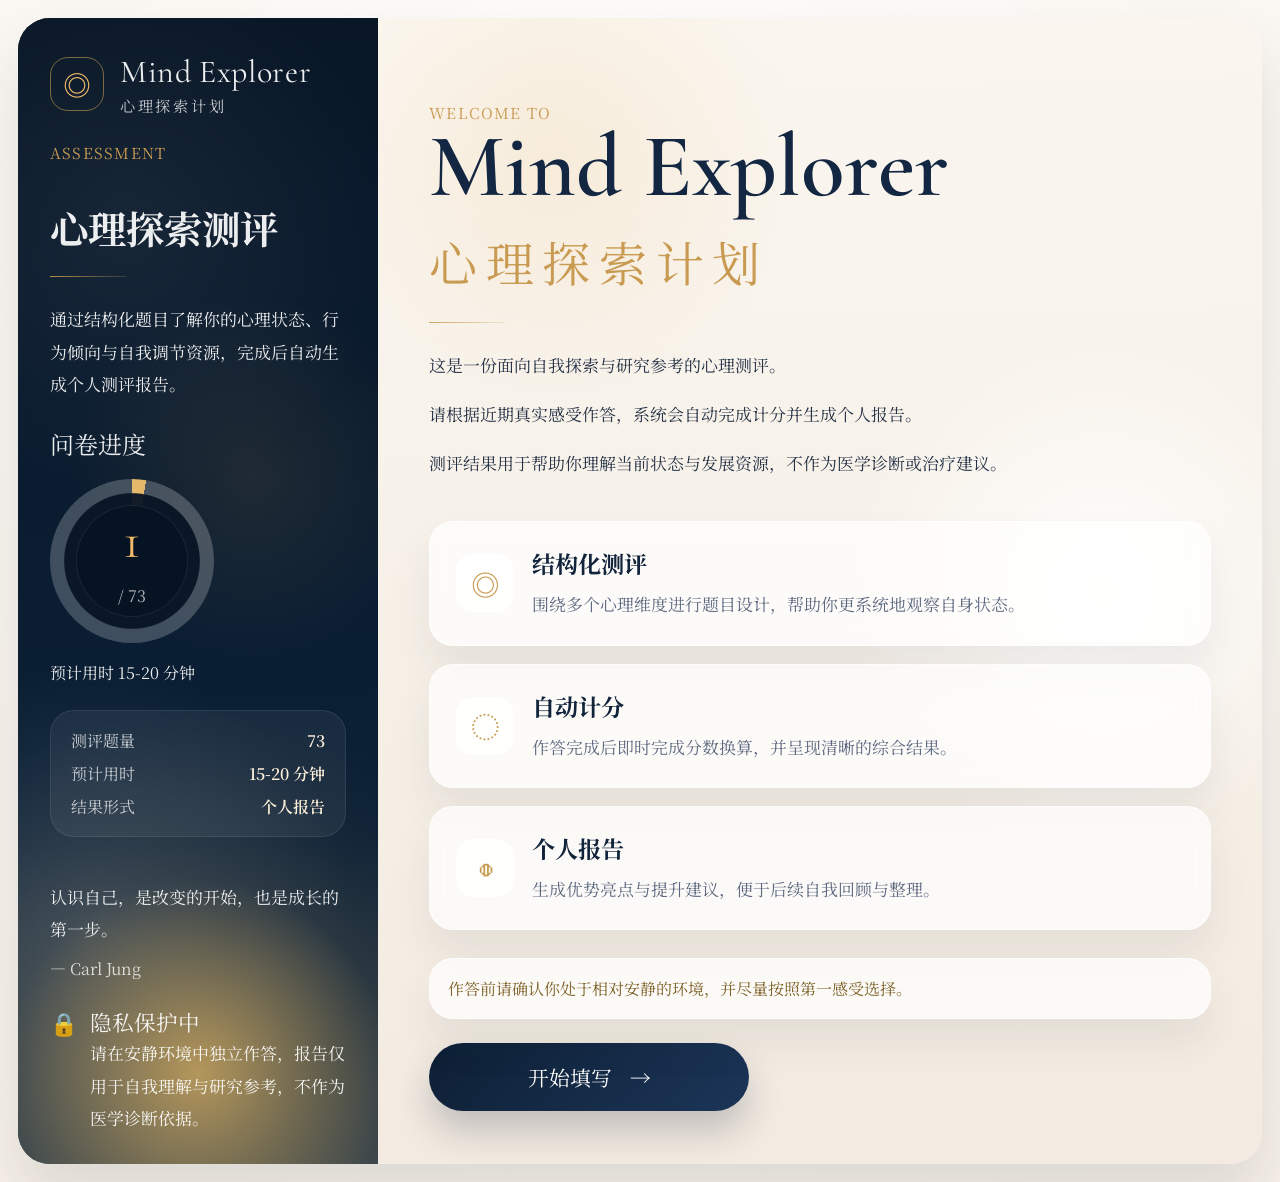
==== index.html @ 7de4d019 "Adjust sidebar quote spacing" ====
<!DOCTYPE html>
<html lang="zh-CN">
  <head>
    <meta charset="UTF-8" />
    <meta name="viewport" content="width=device-width, initial-scale=1.0" />
    <meta http-equiv="Cache-Control" content="no-cache, no-store, must-revalidate" />
    <meta http-equiv="Pragma" content="no-cache" />
    <meta http-equiv="Expires" content="0" />
    <title>Mind Explorer | 心理探索测评</title>
    <meta
      name="description"
      content="Mind Explorer 心理探索测评，提供结构化作答、自动计分与个人报告生成。"
    />
    <link rel="preconnect" href="https://fonts.googleapis.com" />
    <link rel="preconnect" href="https://fonts.gstatic.com" crossorigin />
    <link
      href="https://fonts.googleapis.com/css2?family=Cormorant+Garamond:wght@500;600;700&family=Noto+Serif+SC:wght@400;500;600;700&display=swap"
      rel="stylesheet"
    />
    <link rel="stylesheet" href="./styles.css?v=quote-layout-1" />
  </head>
  <body>
    <div class="shell">
      <aside class="sidebar">
        <div class="brand">
          <div class="brand-mark">◎</div>
          <div>
            <p class="brand-en">Mind Explorer</p>
            <p class="brand-cn">心理探索计划</p>
          </div>
        </div>

        <section class="sidebar-copy">
          <p class="eyebrow">ASSESSMENT</p>
          <h1 class="sidebar-title">心理探索测评</h1>
          <div class="divider"></div>
          <p class="sidebar-text">
            通过结构化题目了解你的心理状态、行为倾向与自我调节资源，完成后自动生成个人测评报告。
          </p>
        </section>

        <section class="progress-card" id="progress-card" hidden>
          <p class="progress-label">问卷进度</p>
          <div class="progress-ring" id="progress-ring">
            <div class="progress-ring__inner">
              <span class="progress-ring__value" id="progress-current">1</span>
              <span class="progress-ring__total" id="progress-total">/ 73</span>
            </div>
          </div>
          <p class="progress-hint">预计用时 15-20 分钟</p>
        </section>

        <section class="system-panel">
          <div class="system-row">
            <span>测评题量</span>
            <strong id="sidebar-total">73</strong>
          </div>
          <div class="system-row">
            <span>预计用时</span>
            <strong>15-20 分钟</strong>
          </div>
          <div class="system-row">
            <span>结果形式</span>
            <strong>个人报告</strong>
          </div>
        </section>

        <blockquote class="quote">
          <p>认识自己，是改变的开始，也是成长的第一步。</p>
          <footer>— Carl Jung</footer>
        </blockquote>

        <div class="privacy-note">
          <span class="privacy-icon">🔒</span>
          <div>
            <p>隐私保护中</p>
            <small>请在安静环境中独立作答，报告仅用于自我理解与研究参考，不作为医学诊断依据。</small>
          </div>
        </div>
      </aside>

      <main class="main-panel">
        <section class="screen screen--active" id="welcome-screen">
          <p class="eyebrow">WELCOME TO</p>
          <h2 class="hero-title">Mind Explorer</h2>
          <p class="hero-subtitle">心理探索计划</p>
          <div class="divider"></div>

          <div class="hero-body">
            <p>这是一份面向自我探索与研究参考的心理测评。</p>
            <p>请根据近期真实感受作答，系统会自动完成计分并生成个人报告。</p>
            <p>测评结果用于帮助你理解当前状态与发展资源，不作为医学诊断或治疗建议。</p>
          </div>

          <div class="feature-list">
            <article class="feature-item">
              <span class="feature-icon">◎</span>
              <div>
                <h3>结构化测评</h3>
                <p>围绕多个心理维度进行题目设计，帮助你更系统地观察自身状态。</p>
              </div>
            </article>
            <article class="feature-item">
              <span class="feature-icon">◌</span>
              <div>
                <h3>自动计分</h3>
                <p>作答完成后即时完成分数换算，并呈现清晰的综合结果。</p>
              </div>
            </article>
            <article class="feature-item">
              <span class="feature-icon">◍</span>
              <div>
                <h3>个人报告</h3>
                <p>生成优势亮点与提升建议，便于后续自我回顾与整理。</p>
              </div>
            </article>
          </div>

          <div class="info-banner" id="config-banner">
            作答前请确认你处于相对安静的环境，并尽量按照第一感受选择。
          </div>

          <button class="primary-button" id="start-button" type="button">
            开始填写
            <span>→</span>
          </button>
        </section>

        <section class="screen" id="profile-screen">
          <p class="eyebrow">PARTICIPANT PROFILE</p>
          <h2 class="section-title">作答信息确认</h2>
          <div class="divider"></div>
          <p class="section-copy">
            请确认作答编号。姓名、邮箱与备注均为可选信息，你也可以只保留系统生成的编号。
          </p>

          <form class="profile-form" id="profile-form">
            <label class="field">
              <span>受试者编号</span>
              <input id="respondent-code" name="respondentCode" type="text" required />
            </label>
            <label class="field">
              <span>姓名或昵称（可选）</span>
              <input id="participant-name" name="participantName" type="text" />
            </label>
            <label class="field">
              <span>联系邮箱（可选）</span>
              <input id="participant-email" name="participantEmail" type="email" />
            </label>
            <label class="field">
              <span>备注信息（可选）</span>
              <textarea id="participant-note" name="participantNote" rows="4"></textarea>
            </label>

            <label class="checkbox-row">
              <input id="consent-checkbox" name="consent" type="checkbox" required />
              <span>我已了解本测评仅用于自我探索与研究参考，并同意按真实感受作答。</span>
            </label>

            <div class="navigation navigation--stack-mobile">
              <button class="ghost-button" id="profile-back-button" type="button">← 返回介绍</button>
              <button class="primary-button primary-button--compact" type="submit">
                进入答题
                <span>→</span>
              </button>
            </div>
          </form>
        </section>

        <section class="screen" id="question-screen">
          <div class="question-header">
            <div>
              <p class="eyebrow" id="question-section-label">QUESTION 01</p>
              <h2 class="question-title" id="question-text"></h2>
              <div class="divider"></div>
              <p class="question-hint">请选择最符合你情况的选项</p>
            </div>
            <div class="question-count">
              <span id="question-count-current">01</span>
              <small>/ <span id="question-count-total">73</span></small>
            </div>
          </div>

          <div class="scale-grid" id="options-container"></div>

          <div class="navigation">
            <button class="ghost-button" id="prev-button" type="button">← 上一题</button>
            <button class="primary-button primary-button--compact" id="next-button" type="button">
              下一题
              <span>→</span>
            </button>
          </div>
        </section>

        <section class="screen" id="report-screen">
          <p class="eyebrow">SUMMARY REPORT</p>
          <h2 class="section-title report-title">你的心理探索评估报告</h2>
          <div class="divider"></div>

          <div class="report-topline">
            <div class="report-score-card">
              <span class="score-card__value" id="report-total-score">0</span>
              <span class="score-card__label">综合总分 / 100</span>
            </div>
            <div class="report-copy">
              <p id="report-summary-text"></p>
              <p id="report-submission-status" class="submission-status"></p>
              <p id="report-response-code" class="report-meta"></p>
            </div>
          </div>

          <div class="report-grid" id="dimension-report-list"></div>

          <div class="report-panels">
            <article class="report-panel">
              <h3>优势与亮点</h3>
              <ul id="strength-list"></ul>
            </article>
            <article class="report-panel">
              <h3>提升建议</h3>
              <ul id="suggestion-list"></ul>
            </article>
          </div>

          <div class="submission-panel">
            <div>
              <h3>报告保存状态</h3>
              <p id="submission-detail-text">尚未提交。</p>
            </div>
            <div class="submission-actions">
              <button class="ghost-button" id="retry-submit-button" type="button">重新保存</button>
              <button class="ghost-button" id="download-report-button" type="button">下载个人报告</button>
              <button class="primary-button primary-button--compact" id="restart-button" type="button">
                重新作答
                <span>↺</span>
              </button>
            </div>
          </div>
        </section>
      </main>
    </div>

    <script src="./supabase-config.js?v=quote-layout-1"></script>
    <script src="./data/questions.js?v=quote-layout-1"></script>
    <script src="./app.js?v=quote-layout-1"></script>
  </body>
</html>
---- styles.css ----
:root {
  --bg-deep: #071423;
  --bg-deeper: #10253d;
  --bg-cream: #f7f1e8;
  --bg-soft: rgba(255, 255, 255, 0.72);
  --text-dark: #12243b;
  --text-muted: #5c6880;
  --accent: #c99b52;
  --accent-soft: rgba(201, 155, 82, 0.16);
  --accent-green: #3f8f6b;
  --accent-orange: #d48044;
  --stroke: rgba(18, 36, 59, 0.12);
  --shadow-soft: 0 32px 60px rgba(23, 33, 52, 0.12);
}

* {
  box-sizing: border-box;
}

html,
body {
  margin: 0;
  min-height: 100%;
  background:
    radial-gradient(circle at top center, rgba(255, 255, 255, 0.82), rgba(247, 241, 232, 0.96)),
    linear-gradient(180deg, #f7f1e8 0%, #f2ebe1 100%);
  color: var(--text-dark);
  font-family: "Noto Serif SC", serif;
}

body {
  padding: 18px;
}

body[data-screen="question"] {
  overflow: hidden;
}

body[data-screen="question"] .shell {
  height: calc(100vh - 36px);
  min-height: 0;
}

body[data-screen="question"] .sidebar,
body[data-screen="question"] .main-panel {
  overflow: hidden;
}

a {
  color: inherit;
  text-decoration: none;
}

button,
input,
select,
textarea {
  font: inherit;
}

button {
  cursor: pointer;
}

.shell {
  display: grid;
  grid-template-columns: minmax(280px, 360px) 1fr;
  min-height: calc(100vh - 36px);
  border-radius: 32px;
  overflow: hidden;
  box-shadow: var(--shadow-soft);
}

.shell--admin {
  min-height: max(840px, calc(100vh - 36px));
}

.sidebar {
  position: relative;
  display: flex;
  flex-direction: column;
  gap: 26px;
  padding: 34px 32px 30px;
  background:
    radial-gradient(circle at 50% 92%, rgba(230, 182, 92, 0.72), rgba(230, 182, 92, 0.08) 18%, transparent 34%),
    radial-gradient(circle at 20% 80%, rgba(255, 255, 255, 0.14), transparent 28%),
    linear-gradient(180deg, rgba(8, 22, 38, 0.92), rgba(12, 35, 59, 0.92)),
    linear-gradient(160deg, #0b1829, #133457);
  color: rgba(255, 255, 255, 0.92);
}

.sidebar::after {
  content: "";
  position: absolute;
  inset: 0;
  background:
    radial-gradient(circle at 30% 18%, rgba(255, 255, 255, 0.06), transparent 28%),
    radial-gradient(circle at 65% 40%, rgba(201, 155, 82, 0.11), transparent 25%),
    linear-gradient(180deg, transparent 72%, rgba(234, 198, 130, 0.16) 100%);
  pointer-events: none;
}

.sidebar > * {
  position: relative;
  z-index: 1;
}

.brand {
  display: flex;
  align-items: center;
  gap: 16px;
}

.brand-mark {
  display: grid;
  place-items: center;
  width: 54px;
  height: 54px;
  border-radius: 18px;
  border: 1px solid rgba(201, 155, 82, 0.6);
  color: #f0bc6a;
  font-size: 28px;
}

.brand-en,
.brand-cn,
.eyebrow,
.sidebar-title,
.sidebar-text,
.progress-label,
.progress-hint,
.quote p,
.quote footer,
.privacy-note p,
.privacy-note small,
.section-title,
.section-copy,
.submission-status,
.report-meta {
  margin: 0;
}

.brand-en {
  font-family: "Cormorant Garamond", serif;
  font-size: 2rem;
  letter-spacing: 0.02em;
}

.brand-cn {
  margin-top: 4px;
  color: rgba(255, 255, 255, 0.76);
  letter-spacing: 0.18em;
  font-size: 0.95rem;
}

.eyebrow {
  color: var(--accent);
  letter-spacing: 0.08em;
  font-size: 0.95rem;
}

.sidebar-title {
  margin-top: 42px;
  font-size: clamp(2.1rem, 3vw, 3rem);
  line-height: 1.18;
}

.divider {
  width: 76px;
  height: 1px;
  margin: 26px 0;
  background: linear-gradient(90deg, rgba(201, 155, 82, 0.88), rgba(201, 155, 82, 0.18));
}

.sidebar-text,
.quote p,
.privacy-note small,
.section-copy,
.hero-body,
.question-hint,
.submission-panel p,
.report-copy p,
.feature-item p,
.report-panel li,
.field span,
.checkbox-row span {
  line-height: 1.9;
  font-size: 1.06rem;
}

.system-panel {
  display: grid;
  gap: 10px;
  padding: 18px 20px;
  border-radius: 24px;
  background: rgba(255, 255, 255, 0.06);
  border: 1px solid rgba(255, 255, 255, 0.08);
}

.system-row {
  display: flex;
  justify-content: space-between;
  gap: 18px;
  color: rgba(255, 255, 255, 0.74);
}

.system-row strong {
  color: #fff2db;
  font-weight: 600;
}

.progress-card {
  display: flex;
  flex-direction: column;
  gap: 18px;
}

.progress-label {
  font-size: 1.5rem;
}

.progress-ring {
  --progress: 10deg;
  display: grid;
  place-items: center;
  width: 164px;
  height: 164px;
  border-radius: 50%;
  background:
    radial-gradient(circle at center, rgba(8, 20, 35, 0.95) 58%, transparent 59%),
    conic-gradient(#e5b969 var(--progress), rgba(255, 255, 255, 0.22) 0);
}

.progress-ring__inner {
  display: grid;
  place-items: center;
  width: 112px;
  height: 112px;
  border-radius: 50%;
  background: rgba(7, 20, 35, 0.95);
  border: 1px solid rgba(255, 255, 255, 0.08);
}

.progress-ring__value {
  font-family: "Cormorant Garamond", serif;
  font-size: 3.3rem;
  color: #f1bc69;
  line-height: 1;
}

.progress-ring__total {
  color: rgba(255, 255, 255, 0.72);
  font-size: 1rem;
}

.quote {
  margin: 18px 0 0;
  color: rgba(255, 255, 255, 0.9);
}

.quote footer {
  margin-top: 12px;
  color: rgba(255, 255, 255, 0.78);
  font-size: 1rem;
}

.privacy-note {
  display: flex;
  align-items: flex-start;
  gap: 12px;
  margin-top: auto;
}

.privacy-icon {
  font-size: 1.4rem;
}

.privacy-note p {
  font-size: 1.35rem;
}

.main-panel {
  position: relative;
  padding: 32px clamp(22px, 4vw, 58px) 36px;
  background:
    radial-gradient(circle at 20% 12%, rgba(241, 203, 148, 0.22), transparent 20%),
    radial-gradient(circle at 82% 50%, rgba(255, 255, 255, 0.9), transparent 28%),
    linear-gradient(180deg, rgba(250, 246, 239, 0.96), rgba(243, 235, 225, 0.98));
}

.dimension-tag,
.dimension-subtag {
  display: inline-flex;
  align-items: center;
  gap: 10px;
  padding: 12px 20px;
  border-radius: 999px;
  border: 1px solid rgba(18, 36, 59, 0.08);
  background: rgba(255, 255, 255, 0.72);
  box-shadow: 0 18px 26px rgba(28, 40, 65, 0.08);
  color: var(--text-dark);
  font-size: 1rem;
}

.screen {
  display: none;
  max-width: 980px;
  padding-top: 52px;
}

.screen--active {
  display: block;
}

#question-screen.screen--active {
  display: flex;
  min-height: calc(100vh - 104px);
  flex-direction: column;
  justify-content: center;
  padding-top: 0;
}

#question-screen .divider,
#question-screen .question-hint {
  display: none;
}

#question-screen .question-count,
#question-screen .scale-option__content span {
  display: none;
}

.hero-title,
.question-title,
.section-title {
  color: #132742;
  font-family: "Cormorant Garamond", serif;
  font-weight: 600;
}

.hero-title {
  margin: 0;
  font-size: clamp(3.2rem, 7vw, 5.9rem);
  line-height: 0.98;
}

.hero-subtitle {
  margin: 16px 0 0;
  color: var(--accent);
  font-size: clamp(2rem, 4vw, 3rem);
  letter-spacing: 0.18em;
}

.hero-body {
  max-width: 650px;
  margin-bottom: 42px;
  color: #263347;
}

.section-title {
  margin: 0;
  font-size: clamp(2.4rem, 4vw, 4rem);
  line-height: 1.05;
}

.report-title {
  max-width: 720px;
}

.feature-list,
.scale-grid,
.report-grid,
.report-panels {
  display: grid;
  gap: 18px;
}

#question-screen .scale-grid {
  gap: 10px;
}

.feature-list {
  margin-bottom: 28px;
}

.feature-item,
.scale-option,
.report-score-card,
.report-dimension-card,
.report-panel,
.submission-panel,
.info-banner,
.profile-form,
.completion-card {
  border-radius: 24px;
  background: var(--bg-soft);
  border: 1px solid rgba(255, 255, 255, 0.65);
  box-shadow: 0 24px 40px rgba(39, 47, 63, 0.08);
  backdrop-filter: blur(10px);
}

.feature-item {
  display: flex;
  gap: 18px;
  align-items: center;
  padding: 24px 26px;
}

.feature-icon,
.scale-option__badge {
  display: grid;
  place-items: center;
  width: 58px;
  height: 58px;
  border-radius: 18px;
  background: rgba(255, 255, 255, 0.86);
  color: var(--accent);
  font-size: 1.8rem;
}

#question-screen .scale-option__badge {
  width: 42px;
  height: 42px;
  border-radius: 14px;
  font-size: 1.2rem;
}

.feature-item h3,
.feature-item p,
.question-count,
.answer-meta,
.report-topline,
.submission-actions,
.report-panel h3,
.report-panel ul,
.submission-panel h3 {
  margin: 0;
}

.feature-item h3 {
  margin-bottom: 8px;
  font-size: 1.45rem;
}

.feature-item p {
  color: var(--text-muted);
}

.info-banner {
  padding: 16px 18px;
  margin-bottom: 24px;
  color: #7d6127;
  line-height: 1.7;
}

.profile-form {
  display: grid;
  gap: 18px;
  padding: 28px;
}

.field {
  display: grid;
  gap: 10px;
}

.field span {
  font-weight: 600;
}

.field input,
.field select,
.field textarea {
  width: 100%;
  padding: 15px 16px;
  border-radius: 18px;
  border: 1px solid rgba(18, 36, 59, 0.12);
  background: rgba(255, 255, 255, 0.84);
  color: var(--text-dark);
}

.checkbox-row {
  display: flex;
  align-items: flex-start;
  gap: 12px;
  margin-top: 8px;
}

.checkbox-row input {
  margin-top: 5px;
}

.primary-button,
.ghost-button {
  display: inline-flex;
  align-items: center;
  justify-content: center;
  gap: 18px;
  min-height: 68px;
  padding: 0 34px;
  border-radius: 999px;
  transition: transform 180ms ease, box-shadow 180ms ease, opacity 180ms ease;
}

.primary-button {
  min-width: min(100%, 320px);
  border: none;
  background: linear-gradient(135deg, #0d1f34, #1c3558);
  color: #fff;
  box-shadow: 0 20px 36px rgba(15, 29, 48, 0.22);
  font-size: 1.3rem;
}

.primary-button--compact {
  min-width: 240px;
}

.ghost-button {
  min-width: 210px;
  background: transparent;
  color: var(--accent);
  border: 1px solid rgba(201, 155, 82, 0.72);
  font-size: 1.1rem;
}

.primary-button:disabled,
.ghost-button:disabled {
  opacity: 0.45;
  cursor: not-allowed;
  transform: none;
}

.primary-button:not(:disabled):hover,
.ghost-button:not(:disabled):hover {
  transform: translateY(-2px);
}

.question-header,
.report-topline,
.submission-actions {
  display: flex;
  justify-content: space-between;
  gap: 18px;
  align-items: flex-start;
}

.question-title {
  margin: 8px 0 0;
  max-width: 760px;
  font-size: clamp(2rem, 3.5vw, 3.35rem);
  line-height: 1.15;
}

.question-count {
  min-width: 130px;
  padding-top: 8px;
  color: var(--accent);
  font-family: "Cormorant Garamond", serif;
  font-size: 3.15rem;
  line-height: 1;
  text-align: right;
}

.question-count small {
  color: #5f6f86;
  font-size: 1.45rem;
}

.scale-option {
  display: flex;
  align-items: center;
  justify-content: space-between;
  width: 100%;
  padding: 10px 14px;
  text-align: left;
  cursor: pointer;
}

.scale-option.is-selected {
  border-color: rgba(201, 155, 82, 0.75);
  box-shadow: 0 24px 46px rgba(201, 155, 82, 0.14);
}

.scale-option__left {
  display: flex;
  align-items: center;
  gap: 14px;
}

.scale-option__content strong,
.scale-option__content span {
  display: block;
}

.scale-option__content strong {
  margin-bottom: 2px;
  font-size: 1.12rem;
}

.scale-option__content span {
  color: var(--text-muted);
  font-size: 0.96rem;
  line-height: 1.45;
}

.scale-option__check {
  display: grid;
  place-items: center;
  width: 28px;
  height: 28px;
  border-radius: 50%;
  border: 1px solid rgba(18, 36, 59, 0.16);
  color: transparent;
}

.scale-option.is-selected .scale-option__check {
  background: var(--accent);
  border-color: var(--accent);
  color: white;
}

.answer-meta {
  display: flex;
  flex-wrap: wrap;
  gap: 12px;
  margin-top: 18px;
}

.navigation {
  display: flex;
  justify-content: space-between;
  gap: 18px;
  margin-top: 18px;
}

.navigation--stack-mobile {
  margin-top: 6px;
}

.report-topline {
  align-items: stretch;
  margin-top: 8px;
}

.report-score-card {
  min-width: 220px;
  padding: 26px 24px;
  text-align: center;
}

.score-card__value {
  display: block;
  color: var(--accent);
  font-family: "Cormorant Garamond", serif;
  font-size: 5rem;
  line-height: 1;
}

.score-card__label {
  display: block;
  margin-top: 12px;
  color: var(--text-muted);
}

.report-copy {
  flex: 1;
  padding: 26px 28px;
  border-radius: 24px;
  background: rgba(255, 255, 255, 0.5);
  border: 1px solid rgba(255, 255, 255, 0.56);
}

.submission-status {
  margin-top: 12px;
  color: #7d6127;
}

.report-meta {
  margin-top: 10px;
  color: var(--text-muted);
}

.report-grid {
  grid-template-columns: repeat(2, minmax(0, 1fr));
  margin-top: 24px;
}

.report-dimension-card,
.report-panel,
.submission-panel {
  padding: 24px;
}

.report-dimension-card h3 {
  margin: 0 0 10px;
  font-size: 1.3rem;
}

.dimension-score-row {
  display: flex;
  justify-content: space-between;
  gap: 16px;
  align-items: center;
  margin-bottom: 12px;
}

.dimension-score-row strong {
  color: var(--accent);
  font-size: 1.6rem;
}

.dimension-bar {
  width: 100%;
  height: 12px;
  overflow: hidden;
  border-radius: 999px;
  background: rgba(18, 36, 59, 0.08);
}

.dimension-bar > span {
  display: block;
  height: 100%;
  border-radius: inherit;
  background: linear-gradient(90deg, #d5a865, #f1ca8a);
}

.dimension-note {
  margin-top: 12px;
  color: var(--text-muted);
  line-height: 1.8;
}

.report-panels {
  grid-template-columns: repeat(2, minmax(0, 1fr));
  margin-top: 24px;
}

.report-panel h3,
.submission-panel h3 {
  margin-bottom: 12px;
  font-size: 1.35rem;
}

.report-panel ul {
  padding-left: 18px;
  color: var(--text-muted);
}

.submission-panel {
  margin-top: 24px;
}

.submission-panel--compact {
  max-width: 760px;
}

.submission-actions {
  align-items: center;
  flex-wrap: wrap;
}

@media (max-width: 1180px) {
  .shell {
    grid-template-columns: 1fr;
  }

  .sidebar-title {
    margin-top: 28px;
  }

  .question-header,
  .report-topline {
    flex-direction: column;
  }

  .question-count {
    padding-top: 0;
    text-align: left;
  }

  .report-grid,
  .report-panels {
    grid-template-columns: 1fr;
  }
}

@media (max-width: 720px) {
  body {
    padding: 0;
  }

  .shell {
    min-height: 100vh;
    border-radius: 0;
  }

  body[data-screen="question"] .shell {
    height: 100vh;
  }

  body[data-screen="question"] .sidebar {
    display: none;
  }

  .sidebar,
  .main-panel {
    padding-left: 20px;
    padding-right: 20px;
  }

  .screen {
    padding-top: 36px;
  }

  .feature-item,
  .scale-option,
  .report-score-card,
  .report-dimension-card,
  .report-panel,
  .submission-panel,
  .profile-form,
  .info-banner {
    border-radius: 20px;
  }

  .navigation,
  .submission-actions,
  .navigation--stack-mobile {
    flex-direction: column;
  }

  .primary-button,
  .primary-button--compact,
  .ghost-button {
    width: 100%;
    min-width: 0;
  }

  .scale-option__left {
    align-items: flex-start;
  }
}
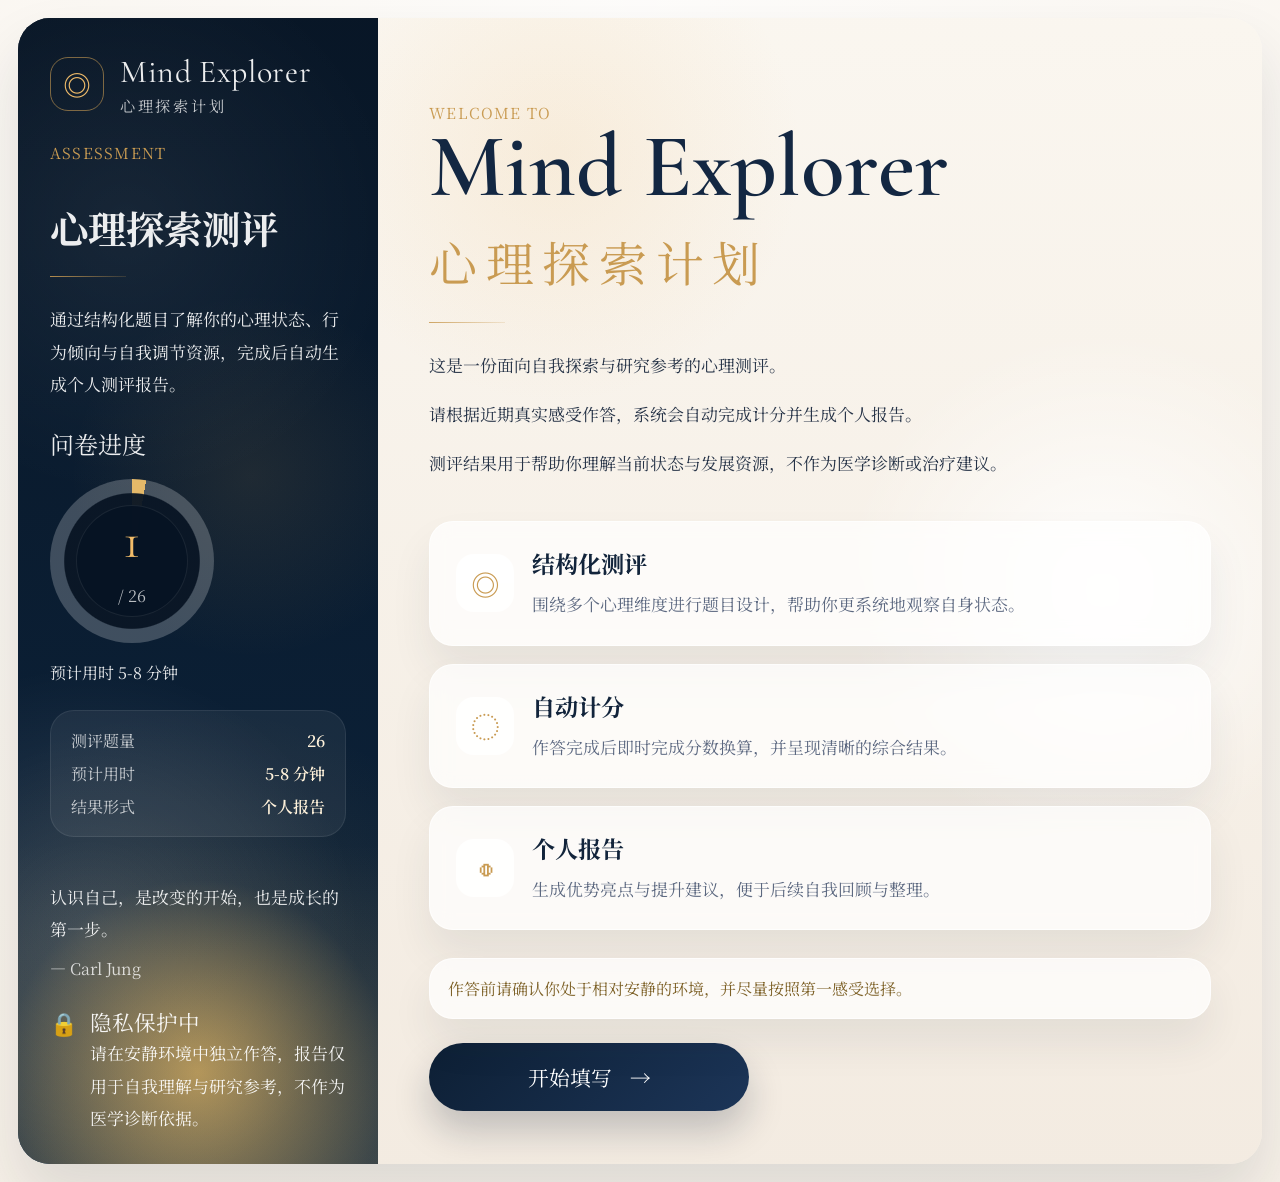
==== commit 83445528: "Replace questionnaire bank from final docx" ====
--- a/index.html
+++ b/index.html
@@ -17,7 +17,7 @@
       href="https://fonts.googleapis.com/css2?family=Cormorant+Garamond:wght@500;600;700&family=Noto+Serif+SC:wght@400;500;600;700&display=swap"
       rel="stylesheet"
     />
-    <link rel="stylesheet" href="./styles.css?v=quote-layout-1" />
+    <link rel="stylesheet" href="./styles.css?v=question-bank-20260710" />
   </head>
   <body>
     <div class="shell">
@@ -44,20 +44,20 @@
           <div class="progress-ring" id="progress-ring">
             <div class="progress-ring__inner">
               <span class="progress-ring__value" id="progress-current">1</span>
-              <span class="progress-ring__total" id="progress-total">/ 73</span>
-            </div>
-          </div>
-          <p class="progress-hint">预计用时 15-20 分钟</p>
+              <span class="progress-ring__total" id="progress-total">/ 26</span>
+            </div>
+          </div>
+          <p class="progress-hint">预计用时 5-8 分钟</p>
         </section>
 
         <section class="system-panel">
           <div class="system-row">
             <span>测评题量</span>
-            <strong id="sidebar-total">73</strong>
+            <strong id="sidebar-total">26</strong>
           </div>
           <div class="system-row">
             <span>预计用时</span>
-            <strong>15-20 分钟</strong>
+            <strong>5-8 分钟</strong>
           </div>
           <div class="system-row">
             <span>结果形式</span>
@@ -177,7 +177,7 @@
             </div>
             <div class="question-count">
               <span id="question-count-current">01</span>
-              <small>/ <span id="question-count-total">73</span></small>
+              <small>/ <span id="question-count-total">26</span></small>
             </div>
           </div>
 
@@ -240,8 +240,8 @@
       </main>
     </div>
 
-    <script src="./supabase-config.js?v=quote-layout-1"></script>
-    <script src="./data/questions.js?v=quote-layout-1"></script>
-    <script src="./app.js?v=quote-layout-1"></script>
+    <script src="./supabase-config.js?v=question-bank-20260710"></script>
+    <script src="./data/questions.js?v=question-bank-20260710"></script>
+    <script src="./app.js?v=question-bank-20260710"></script>
   </body>
 </html>
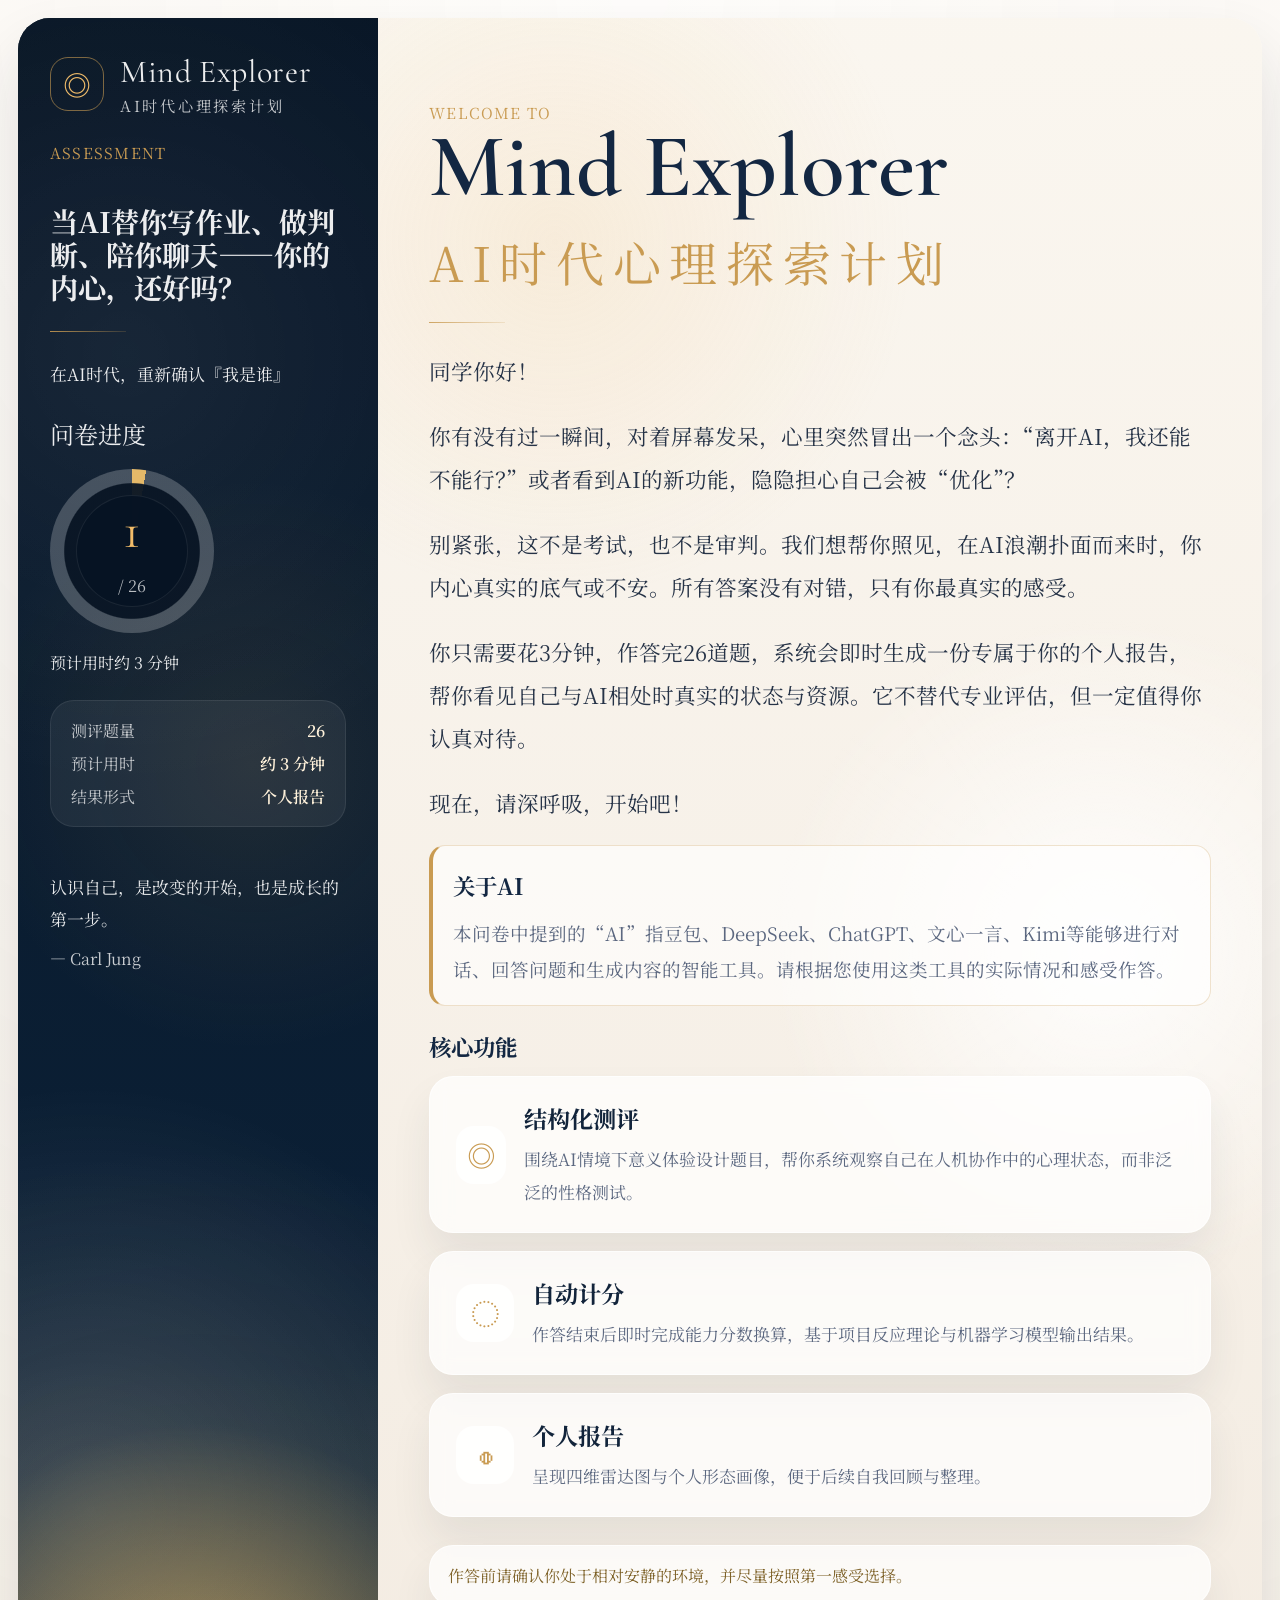
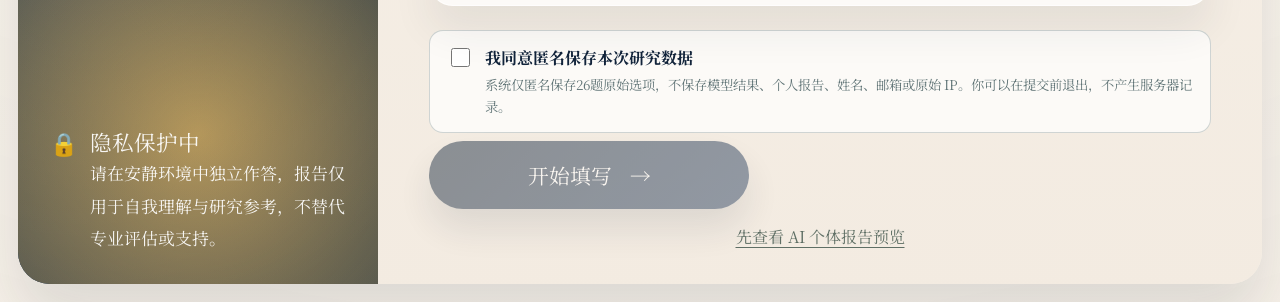
==== commit 1488ac59: "Sync complete Tencent Cloud deployment" ====
--- a/index.html
+++ b/index.html
@@ -1,247 +1,240 @@
-<!DOCTYPE html>
-<html lang="zh-CN">
-  <head>
-    <meta charset="UTF-8" />
-    <meta name="viewport" content="width=device-width, initial-scale=1.0" />
-    <meta http-equiv="Cache-Control" content="no-cache, no-store, must-revalidate" />
-    <meta http-equiv="Pragma" content="no-cache" />
-    <meta http-equiv="Expires" content="0" />
-    <title>Mind Explorer | 心理探索测评</title>
-    <meta
-      name="description"
-      content="Mind Explorer 心理探索测评，提供结构化作答、自动计分与个人报告生成。"
-    />
-    <link rel="preconnect" href="https://fonts.googleapis.com" />
-    <link rel="preconnect" href="https://fonts.gstatic.com" crossorigin />
-    <link
-      href="https://fonts.googleapis.com/css2?family=Cormorant+Garamond:wght@500;600;700&family=Noto+Serif+SC:wght@400;500;600;700&display=swap"
-      rel="stylesheet"
-    />
-    <link rel="stylesheet" href="./styles.css?v=question-bank-20260710" />
-  </head>
-  <body>
-    <div class="shell">
-      <aside class="sidebar">
-        <div class="brand">
-          <div class="brand-mark">◎</div>
-          <div>
-            <p class="brand-en">Mind Explorer</p>
-            <p class="brand-cn">心理探索计划</p>
-          </div>
-        </div>
-
-        <section class="sidebar-copy">
-          <p class="eyebrow">ASSESSMENT</p>
-          <h1 class="sidebar-title">心理探索测评</h1>
-          <div class="divider"></div>
-          <p class="sidebar-text">
-            通过结构化题目了解你的心理状态、行为倾向与自我调节资源，完成后自动生成个人测评报告。
-          </p>
-        </section>
-
-        <section class="progress-card" id="progress-card" hidden>
-          <p class="progress-label">问卷进度</p>
-          <div class="progress-ring" id="progress-ring">
-            <div class="progress-ring__inner">
-              <span class="progress-ring__value" id="progress-current">1</span>
-              <span class="progress-ring__total" id="progress-total">/ 26</span>
-            </div>
-          </div>
-          <p class="progress-hint">预计用时 5-8 分钟</p>
-        </section>
-
-        <section class="system-panel">
-          <div class="system-row">
-            <span>测评题量</span>
-            <strong id="sidebar-total">26</strong>
-          </div>
+<!DOCTYPE html>
+<html lang="zh-CN">
+  <head>
+    <meta charset="UTF-8" />
+    <meta name="viewport" content="width=device-width, initial-scale=1.0" />
+    <meta http-equiv="Cache-Control" content="no-cache, no-store, must-revalidate" />
+    <meta http-equiv="Pragma" content="no-cache" />
+    <meta http-equiv="Expires" content="0" />
+    <title>Mind Explorer | AI时代心理探索计划</title>
+    <meta
+      name="description"
+      content="AI时代心理探索计划，帮助你观察自己在人机协作中的心理状态与内在资源。"
+    />
+    <link rel="preconnect" href="https://fonts.googleapis.com" />
+    <link rel="preconnect" href="https://fonts.gstatic.com" crossorigin />
+    <link
+      href="https://fonts.googleapis.com/css2?family=Cormorant+Garamond:wght@500;600;700&family=Noto+Serif+SC:wght@400;500;600;700&display=swap"
+      rel="stylesheet"
+    />
+    <link rel="stylesheet" href="./styles.css?v=theta-note-20260823-1" />
+  </head>
+  <body>
+    <div class="shell">
+      <aside class="sidebar">
+        <div class="brand">
+          <div class="brand-mark">◎</div>
+          <div>
+            <p class="brand-en">Mind Explorer</p>
+            <p class="brand-cn">AI时代心理探索计划</p>
+          </div>
+        </div>
+
+        <section class="sidebar-copy">
+          <p class="eyebrow">ASSESSMENT</p>
+          <h1 class="sidebar-title">当AI替你写作业、做判断、陪你聊天——你的内心，还好吗？</h1>
+          <div class="divider"></div>
+          <p class="sidebar-text">
+            在AI时代，重新确认『我是谁』
+          </p>
+        </section>
+
+        <section class="progress-card" id="progress-card" hidden>
+          <p class="progress-label">问卷进度</p>
+          <div class="progress-ring" id="progress-ring">
+            <div class="progress-ring__inner">
+              <span class="progress-ring__value" id="progress-current">1</span>
+              <span class="progress-ring__total" id="progress-total">/ 26</span>
+            </div>
+          </div>
+          <p class="progress-hint">预计用时约 3 分钟</p>
+        </section>
+
+        <section class="system-panel">
+          <div class="system-row">
+            <span>测评题量</span>
+            <strong id="sidebar-total">26</strong>
+          </div>
           <div class="system-row">
             <span>预计用时</span>
-            <strong>5-8 分钟</strong>
+            <strong>约 3 分钟</strong>
+          </div>
+          <div class="system-row">
+            <span>结果形式</span>
+            <strong>个人报告</strong>
+          </div>
+        </section>
+
+        <blockquote class="quote">
+          <p>认识自己，是改变的开始，也是成长的第一步。</p>
+          <footer>— Carl Jung</footer>
+        </blockquote>
+
+        <div class="privacy-note">
+          <span class="privacy-icon">🔒</span>
+          <div>
+            <p>隐私保护中</p>
+            <small>请在安静环境中独立作答，报告仅用于自我理解与研究参考，不替代专业评估或支持。</small>
+          </div>
+        </div>
+      </aside>
+
+      <main class="main-panel">
+        <section class="screen screen--active" id="welcome-screen">
+          <p class="eyebrow">WELCOME TO</p>
+          <h2 class="hero-title">Mind Explorer</h2>
+          <p class="hero-subtitle">AI时代心理探索计划</p>
+          <div class="divider"></div>
+
+          <div class="hero-body survey-guidance">
+            <p>同学你好！</p>
+            <p>
+              你有没有过一瞬间，对着屏幕发呆，心里突然冒出一个念头：“离开AI，我还能不能行？”或者看到AI的新功能，隐隐担心自己会被“优化”？
+            </p>
+            <p>
+              别紧张，这不是考试，也不是审判。我们想帮你照见，在AI浪潮扑面而来时，你内心真实的底气或不安。所有答案没有对错，只有你最真实的感受。
+            </p>
+            <p>
+              你只需要花3分钟，作答完26道题，系统会即时生成一份专属于你的个人报告，帮你看见自己与AI相处时真实的状态与资源。它不替代专业评估，但一定值得你认真对待。
+            </p>
+            <p>现在，请深呼吸，开始吧！</p>
+            <section class="ai-definition" aria-labelledby="ai-definition-title">
+              <h3 id="ai-definition-title">关于AI</h3>
+              <p>
+                本问卷中提到的“AI”指豆包、DeepSeek、ChatGPT、文心一言、Kimi等能够进行对话、回答问题和生成内容的智能工具。请根据您使用这类工具的实际情况和感受作答。
+              </p>
+            </section>
           </div>
-          <div class="system-row">
-            <span>结果形式</span>
-            <strong>个人报告</strong>
-          </div>
-        </section>
-
-        <blockquote class="quote">
-          <p>认识自己，是改变的开始，也是成长的第一步。</p>
-          <footer>— Carl Jung</footer>
-        </blockquote>
-
-        <div class="privacy-note">
-          <span class="privacy-icon">🔒</span>
-          <div>
-            <p>隐私保护中</p>
-            <small>请在安静环境中独立作答，报告仅用于自我理解与研究参考，不作为医学诊断依据。</small>
-          </div>
-        </div>
-      </aside>
-
-      <main class="main-panel">
-        <section class="screen screen--active" id="welcome-screen">
-          <p class="eyebrow">WELCOME TO</p>
-          <h2 class="hero-title">Mind Explorer</h2>
-          <p class="hero-subtitle">心理探索计划</p>
-          <div class="divider"></div>
-
-          <div class="hero-body">
-            <p>这是一份面向自我探索与研究参考的心理测评。</p>
-            <p>请根据近期真实感受作答，系统会自动完成计分并生成个人报告。</p>
-            <p>测评结果用于帮助你理解当前状态与发展资源，不作为医学诊断或治疗建议。</p>
-          </div>
-
+
+          <h3 class="feature-heading">核心功能</h3>
           <div class="feature-list">
-            <article class="feature-item">
-              <span class="feature-icon">◎</span>
-              <div>
-                <h3>结构化测评</h3>
-                <p>围绕多个心理维度进行题目设计，帮助你更系统地观察自身状态。</p>
-              </div>
-            </article>
-            <article class="feature-item">
-              <span class="feature-icon">◌</span>
-              <div>
-                <h3>自动计分</h3>
-                <p>作答完成后即时完成分数换算，并呈现清晰的综合结果。</p>
-              </div>
-            </article>
-            <article class="feature-item">
-              <span class="feature-icon">◍</span>
-              <div>
+            <article class="feature-item">
+              <span class="feature-icon">◎</span>
+              <div>
+                <h3>结构化测评</h3>
+                <p>围绕AI情境下意义体验设计题目，帮你系统观察自己在人机协作中的心理状态，而非泛泛的性格测试。</p>
+              </div>
+            </article>
+            <article class="feature-item">
+              <span class="feature-icon">◌</span>
+              <div>
+                <h3>自动计分</h3>
+                <p>作答结束后即时完成能力分数换算，基于项目反应理论与机器学习模型输出结果。</p>
+              </div>
+            </article>
+            <article class="feature-item">
+              <span class="feature-icon">◍</span>
+              <div>
                 <h3>个人报告</h3>
-                <p>生成优势亮点与提升建议，便于后续自我回顾与整理。</p>
-              </div>
-            </article>
-          </div>
-
+                <p>呈现四维雷达图与个人形态画像，便于后续自我回顾与整理。</p>
+              </div>
+            </article>
+          </div>
+
           <div class="info-banner" id="config-banner">
             作答前请确认你处于相对安静的环境，并尽量按照第一感受选择。
           </div>
 
-          <button class="primary-button" id="start-button" type="button">
+          <label class="consent-card" for="storage-consent">
+            <input id="storage-consent" type="checkbox" />
+            <span>
+              <strong>我同意匿名保存本次研究数据</strong>
+              <small>系统仅匿名保存26题原始选项，不保存模型结果、个人报告、姓名、邮箱或原始 IP。你可以在提交前退出，不产生服务器记录。</small>
+            </span>
+          </label>
+
+          <button class="primary-button" id="start-button" type="button" disabled>
             开始填写
             <span>→</span>
           </button>
-        </section>
-
-        <section class="screen" id="profile-screen">
-          <p class="eyebrow">PARTICIPANT PROFILE</p>
-          <h2 class="section-title">作答信息确认</h2>
-          <div class="divider"></div>
-          <p class="section-copy">
-            请确认作答编号。姓名、邮箱与备注均为可选信息，你也可以只保留系统生成的编号。
-          </p>
-
-          <form class="profile-form" id="profile-form">
-            <label class="field">
-              <span>受试者编号</span>
-              <input id="respondent-code" name="respondentCode" type="text" required />
-            </label>
-            <label class="field">
-              <span>姓名或昵称（可选）</span>
-              <input id="participant-name" name="participantName" type="text" />
-            </label>
-            <label class="field">
-              <span>联系邮箱（可选）</span>
-              <input id="participant-email" name="participantEmail" type="email" />
-            </label>
-            <label class="field">
-              <span>备注信息（可选）</span>
-              <textarea id="participant-note" name="participantNote" rows="4"></textarea>
-            </label>
-
-            <label class="checkbox-row">
-              <input id="consent-checkbox" name="consent" type="checkbox" required />
-              <span>我已了解本测评仅用于自我探索与研究参考，并同意按真实感受作答。</span>
-            </label>
-
-            <div class="navigation navigation--stack-mobile">
-              <button class="ghost-button" id="profile-back-button" type="button">← 返回介绍</button>
-              <button class="primary-button primary-button--compact" type="submit">
-                进入答题
-                <span>→</span>
-              </button>
-            </div>
-          </form>
-        </section>
-
-        <section class="screen" id="question-screen">
-          <div class="question-header">
-            <div>
-              <p class="eyebrow" id="question-section-label">QUESTION 01</p>
-              <h2 class="question-title" id="question-text"></h2>
-              <div class="divider"></div>
-              <p class="question-hint">请选择最符合你情况的选项</p>
-            </div>
-            <div class="question-count">
-              <span id="question-count-current">01</span>
-              <small>/ <span id="question-count-total">26</span></small>
-            </div>
-          </div>
-
-          <div class="scale-grid" id="options-container"></div>
-
-          <div class="navigation">
-            <button class="ghost-button" id="prev-button" type="button">← 上一题</button>
-            <button class="primary-button primary-button--compact" id="next-button" type="button">
-              下一题
-              <span>→</span>
-            </button>
-          </div>
-        </section>
-
-        <section class="screen" id="report-screen">
+          <a class="preview-link" href="./report-preview.html?v=report-template-20260821-2">先查看 AI 个体报告预览</a>
+        </section>
+
+        <section class="screen" id="question-screen">
+          <div class="question-header">
+            <div>
+              <p class="eyebrow" id="question-section-label">QUESTION 01</p>
+              <h2 class="question-title" id="question-text"></h2>
+              <div class="divider"></div>
+              <p class="question-hint">请选择最符合你情况的选项</p>
+            </div>
+            <div class="question-count">
+              <span id="question-count-current">01</span>
+              <small>/ <span id="question-count-total">26</span></small>
+            </div>
+          </div>
+
+          <div class="scale-grid" id="options-container"></div>
+
+          <div class="navigation">
+            <button class="ghost-button" id="prev-button" type="button">← 上一题</button>
+            <button class="primary-button primary-button--compact" id="next-button" type="button">
+              下一题
+              <span>→</span>
+            </button>
+          </div>
+        </section>
+
+        <section class="screen" id="report-screen">
           <p class="eyebrow">SUMMARY REPORT</p>
           <h2 class="section-title report-title">你的心理探索评估报告</h2>
           <div class="divider"></div>
-
-          <div class="report-topline">
-            <div class="report-score-card">
-              <span class="score-card__value" id="report-total-score">0</span>
-              <span class="score-card__label">综合总分 / 100</span>
-            </div>
-            <div class="report-copy">
-              <p id="report-summary-text"></p>
-              <p id="report-submission-status" class="submission-status"></p>
-              <p id="report-response-code" class="report-meta"></p>
-            </div>
-          </div>
-
+
+          <div class="report-topline">
+            <div class="report-score-card">
+              <span class="score-card__value" id="report-total-score">0</span>
+              <span class="score-card__label" id="report-score-label">模型综合观察 / 100</span>
+            </div>
+            <div class="report-copy">
+              <p id="report-summary-text"></p>
+              <p id="report-submission-status" class="submission-status"></p>
+              <p id="report-response-code" class="report-meta"></p>
+            </div>
+          </div>
+
+          <p class="dimension-direction-note">计分方向说明：四个维度的能力分数均为数值越低，心理状态越健康。</p>
           <div class="report-grid" id="dimension-report-list"></div>
 
-          <div class="report-panels">
-            <article class="report-panel">
-              <h3>优势与亮点</h3>
-              <ul id="strength-list"></ul>
+          <section class="model-report" id="model-report" hidden>
+            <article class="report-panel radar-panel">
+              <div>
+                <p class="eyebrow">ABILITY RADAR</p>
+                <h3>四维能力百分位雷达图</h3>
+                <p class="model-footnote">能力分数越低，心理状态越健康；百分位基于 748 人常模，百分位越高表示越需要留意。能力维度与空虚风险是不同指标，应结合阅读。</p>
+              </div>
+              <canvas id="ability-radar" width="620" height="420" aria-label="四维能力百分位雷达图"></canvas>
             </article>
-            <article class="report-panel">
-              <h3>提升建议</h3>
-              <ul id="suggestion-list"></ul>
+            <article class="report-panel personality-judgment-panel" id="personality-judgment-panel">
+              <div>
+                <p class="eyebrow">PERSONALITY INSIGHT</p>
+                <span class="personality-judgment-type" id="personality-judgment-type">AI 互动类型</span>
+                <h3>画像判断：<span id="personality-judgment-name">正在计算</span></h3>
+              </div>
+              <p id="personality-judgment-summary"></p>
             </article>
-          </div>
-
-          <div class="submission-panel">
-            <div>
-              <h3>报告保存状态</h3>
-              <p id="submission-detail-text">尚未提交。</p>
-            </div>
-            <div class="submission-actions">
-              <button class="ghost-button" id="retry-submit-button" type="button">重新保存</button>
-              <button class="ghost-button" id="download-report-button" type="button">下载个人报告</button>
-              <button class="primary-button primary-button--compact" id="restart-button" type="button">
-                重新作答
-                <span>↺</span>
-              </button>
-            </div>
-          </div>
-        </section>
-      </main>
-    </div>
-
-    <script src="./supabase-config.js?v=question-bank-20260710"></script>
-    <script src="./data/questions.js?v=question-bank-20260710"></script>
-    <script src="./app.js?v=question-bank-20260710"></script>
-  </body>
-</html>
+            <p class="model-metrics" id="model-metrics"></p>
+          </section>
+
+          <div class="submission-panel">
+            <div>
+              <h3>报告保存状态</h3>
+              <p id="submission-detail-text">尚未提交。</p>
+            </div>
+            <div class="submission-actions">
+              <a class="ghost-button ai-report-button" id="ai-report-button" href="./personal-report.html?v=risk-wording-20260831-1" target="_blank" rel="noopener">详细解读</a>
+              <button class="primary-button primary-button--compact" id="restart-button" type="button">
+                重新作答
+                <span>↺</span>
+              </button>
+            </div>
+          </div>
+        </section>
+      </main>
+    </div>
+
+    <script src="./supabase-config.js?v=neutral-options-small-title-20260710"></script>
+    <script src="./data/questions.js?v=neutral-options-small-title-20260710"></script>
+    <script src="./model-runtime.js?v=report-recovery-20260822-1"></script>
+    <script src="./app.js?v=theta-note-20260823-1"></script>
+  </body>
+</html>
--- a/styles.css
+++ b/styles.css
@@ -1,842 +1,1284 @@
-:root {
-  --bg-deep: #071423;
-  --bg-deeper: #10253d;
-  --bg-cream: #f7f1e8;
-  --bg-soft: rgba(255, 255, 255, 0.72);
-  --text-dark: #12243b;
-  --text-muted: #5c6880;
-  --accent: #c99b52;
-  --accent-soft: rgba(201, 155, 82, 0.16);
-  --accent-green: #3f8f6b;
-  --accent-orange: #d48044;
-  --stroke: rgba(18, 36, 59, 0.12);
-  --shadow-soft: 0 32px 60px rgba(23, 33, 52, 0.12);
-}
-
-* {
-  box-sizing: border-box;
-}
-
-html,
-body {
-  margin: 0;
-  min-height: 100%;
-  background:
-    radial-gradient(circle at top center, rgba(255, 255, 255, 0.82), rgba(247, 241, 232, 0.96)),
-    linear-gradient(180deg, #f7f1e8 0%, #f2ebe1 100%);
-  color: var(--text-dark);
-  font-family: "Noto Serif SC", serif;
-}
-
-body {
-  padding: 18px;
-}
-
-body[data-screen="question"] {
-  overflow: hidden;
-}
-
-body[data-screen="question"] .shell {
-  height: calc(100vh - 36px);
-  min-height: 0;
-}
-
-body[data-screen="question"] .sidebar,
-body[data-screen="question"] .main-panel {
-  overflow: hidden;
-}
-
-a {
-  color: inherit;
-  text-decoration: none;
-}
-
-button,
-input,
-select,
-textarea {
-  font: inherit;
-}
-
-button {
-  cursor: pointer;
-}
-
-.shell {
-  display: grid;
-  grid-template-columns: minmax(280px, 360px) 1fr;
-  min-height: calc(100vh - 36px);
-  border-radius: 32px;
-  overflow: hidden;
-  box-shadow: var(--shadow-soft);
-}
-
-.shell--admin {
-  min-height: max(840px, calc(100vh - 36px));
-}
-
-.sidebar {
-  position: relative;
-  display: flex;
-  flex-direction: column;
-  gap: 26px;
-  padding: 34px 32px 30px;
-  background:
-    radial-gradient(circle at 50% 92%, rgba(230, 182, 92, 0.72), rgba(230, 182, 92, 0.08) 18%, transparent 34%),
-    radial-gradient(circle at 20% 80%, rgba(255, 255, 255, 0.14), transparent 28%),
-    linear-gradient(180deg, rgba(8, 22, 38, 0.92), rgba(12, 35, 59, 0.92)),
-    linear-gradient(160deg, #0b1829, #133457);
-  color: rgba(255, 255, 255, 0.92);
-}
-
-.sidebar::after {
-  content: "";
-  position: absolute;
-  inset: 0;
-  background:
-    radial-gradient(circle at 30% 18%, rgba(255, 255, 255, 0.06), transparent 28%),
-    radial-gradient(circle at 65% 40%, rgba(201, 155, 82, 0.11), transparent 25%),
-    linear-gradient(180deg, transparent 72%, rgba(234, 198, 130, 0.16) 100%);
-  pointer-events: none;
-}
-
-.sidebar > * {
-  position: relative;
-  z-index: 1;
-}
-
-.brand {
-  display: flex;
-  align-items: center;
-  gap: 16px;
-}
-
-.brand-mark {
-  display: grid;
-  place-items: center;
-  width: 54px;
-  height: 54px;
-  border-radius: 18px;
-  border: 1px solid rgba(201, 155, 82, 0.6);
-  color: #f0bc6a;
-  font-size: 28px;
-}
-
-.brand-en,
-.brand-cn,
-.eyebrow,
-.sidebar-title,
-.sidebar-text,
-.progress-label,
-.progress-hint,
-.quote p,
-.quote footer,
-.privacy-note p,
-.privacy-note small,
-.section-title,
-.section-copy,
-.submission-status,
-.report-meta {
-  margin: 0;
-}
-
-.brand-en {
-  font-family: "Cormorant Garamond", serif;
-  font-size: 2rem;
-  letter-spacing: 0.02em;
-}
-
-.brand-cn {
-  margin-top: 4px;
-  color: rgba(255, 255, 255, 0.76);
-  letter-spacing: 0.18em;
-  font-size: 0.95rem;
-}
-
-.eyebrow {
-  color: var(--accent);
-  letter-spacing: 0.08em;
-  font-size: 0.95rem;
-}
-
+:root {
+  --bg-deep: #071423;
+  --bg-deeper: #10253d;
+  --bg-cream: #f7f1e8;
+  --bg-soft: rgba(255, 255, 255, 0.72);
+  --text-dark: #12243b;
+  --text-muted: #5c6880;
+  --accent: #c99b52;
+  --accent-soft: rgba(201, 155, 82, 0.16);
+  --accent-green: #3f8f6b;
+  --accent-orange: #d48044;
+  --stroke: rgba(18, 36, 59, 0.12);
+  --shadow-soft: 0 32px 60px rgba(23, 33, 52, 0.12);
+}
+
+* {
+  box-sizing: border-box;
+}
+
+html,
+body {
+  margin: 0;
+  min-height: 100%;
+  background:
+    radial-gradient(circle at top center, rgba(255, 255, 255, 0.82), rgba(247, 241, 232, 0.96)),
+    linear-gradient(180deg, #f7f1e8 0%, #f2ebe1 100%);
+  color: var(--text-dark);
+  font-family: "Noto Serif SC", serif;
+}
+
+body {
+  padding: 18px;
+}
+
+body[data-screen="question"] {
+  overflow: hidden;
+}
+
+body[data-screen="question"] .shell {
+  height: calc(100vh - 36px);
+  min-height: 0;
+}
+
+body[data-screen="question"] .sidebar,
+body[data-screen="question"] .main-panel {
+  overflow: hidden;
+}
+
+a {
+  color: inherit;
+  text-decoration: none;
+}
+
+button,
+input,
+select,
+textarea {
+  font: inherit;
+}
+
+button {
+  cursor: pointer;
+}
+
+.shell {
+  display: grid;
+  grid-template-columns: minmax(280px, 360px) 1fr;
+  min-height: calc(100vh - 36px);
+  border-radius: 32px;
+  overflow: hidden;
+  box-shadow: var(--shadow-soft);
+}
+
+.shell--admin {
+  min-height: max(840px, calc(100vh - 36px));
+}
+
+.sidebar {
+  position: relative;
+  display: flex;
+  flex-direction: column;
+  gap: 26px;
+  padding: 34px 32px 30px;
+  background:
+    radial-gradient(circle at 50% 92%, rgba(230, 182, 92, 0.72), rgba(230, 182, 92, 0.08) 18%, transparent 34%),
+    radial-gradient(circle at 20% 80%, rgba(255, 255, 255, 0.14), transparent 28%),
+    linear-gradient(180deg, rgba(8, 22, 38, 0.92), rgba(12, 35, 59, 0.92)),
+    linear-gradient(160deg, #0b1829, #133457);
+  color: rgba(255, 255, 255, 0.92);
+}
+
+.sidebar::after {
+  content: "";
+  position: absolute;
+  inset: 0;
+  background:
+    radial-gradient(circle at 30% 18%, rgba(255, 255, 255, 0.06), transparent 28%),
+    radial-gradient(circle at 65% 40%, rgba(201, 155, 82, 0.11), transparent 25%),
+    linear-gradient(180deg, transparent 72%, rgba(234, 198, 130, 0.16) 100%);
+  pointer-events: none;
+}
+
+.sidebar > * {
+  position: relative;
+  z-index: 1;
+}
+
+.brand {
+  display: flex;
+  align-items: center;
+  gap: 16px;
+}
+
+.brand-mark {
+  display: grid;
+  place-items: center;
+  width: 54px;
+  height: 54px;
+  border-radius: 18px;
+  border: 1px solid rgba(201, 155, 82, 0.6);
+  color: #f0bc6a;
+  font-size: 28px;
+}
+
+.brand-en,
+.brand-cn,
+.eyebrow,
+.sidebar-title,
+.sidebar-text,
+.progress-label,
+.progress-hint,
+.quote p,
+.quote footer,
+.privacy-note p,
+.privacy-note small,
+.section-title,
+.section-copy,
+.submission-status,
+.report-meta {
+  margin: 0;
+}
+
+.brand-en {
+  font-family: "Cormorant Garamond", serif;
+  font-size: 2rem;
+  letter-spacing: 0.02em;
+}
+
+.brand-cn {
+  margin-top: 4px;
+  color: rgba(255, 255, 255, 0.76);
+  letter-spacing: 0.18em;
+  font-size: 0.95rem;
+}
+
+.eyebrow {
+  color: var(--accent);
+  letter-spacing: 0.08em;
+  font-size: 0.95rem;
+}
+
 .sidebar-title {
   margin-top: 42px;
-  font-size: clamp(2.1rem, 3vw, 3rem);
+  font-size: clamp(1.65rem, 2.2vw, 2.25rem);
   line-height: 1.18;
 }
-
-.divider {
-  width: 76px;
-  height: 1px;
-  margin: 26px 0;
-  background: linear-gradient(90deg, rgba(201, 155, 82, 0.88), rgba(201, 155, 82, 0.18));
-}
-
-.sidebar-text,
-.quote p,
-.privacy-note small,
-.section-copy,
-.hero-body,
-.question-hint,
-.submission-panel p,
-.report-copy p,
-.feature-item p,
-.report-panel li,
-.field span,
-.checkbox-row span {
-  line-height: 1.9;
-  font-size: 1.06rem;
-}
-
-.system-panel {
-  display: grid;
-  gap: 10px;
-  padding: 18px 20px;
-  border-radius: 24px;
-  background: rgba(255, 255, 255, 0.06);
-  border: 1px solid rgba(255, 255, 255, 0.08);
-}
-
-.system-row {
-  display: flex;
-  justify-content: space-between;
-  gap: 18px;
-  color: rgba(255, 255, 255, 0.74);
-}
-
-.system-row strong {
-  color: #fff2db;
-  font-weight: 600;
-}
-
-.progress-card {
-  display: flex;
-  flex-direction: column;
-  gap: 18px;
-}
-
-.progress-label {
-  font-size: 1.5rem;
-}
-
-.progress-ring {
-  --progress: 10deg;
-  display: grid;
-  place-items: center;
-  width: 164px;
-  height: 164px;
-  border-radius: 50%;
-  background:
-    radial-gradient(circle at center, rgba(8, 20, 35, 0.95) 58%, transparent 59%),
-    conic-gradient(#e5b969 var(--progress), rgba(255, 255, 255, 0.22) 0);
-}
-
-.progress-ring__inner {
-  display: grid;
-  place-items: center;
-  width: 112px;
-  height: 112px;
-  border-radius: 50%;
-  background: rgba(7, 20, 35, 0.95);
-  border: 1px solid rgba(255, 255, 255, 0.08);
-}
-
-.progress-ring__value {
-  font-family: "Cormorant Garamond", serif;
-  font-size: 3.3rem;
-  color: #f1bc69;
-  line-height: 1;
-}
-
-.progress-ring__total {
-  color: rgba(255, 255, 255, 0.72);
-  font-size: 1rem;
-}
-
-.quote {
-  margin: 18px 0 0;
-  color: rgba(255, 255, 255, 0.9);
-}
-
-.quote footer {
-  margin-top: 12px;
-  color: rgba(255, 255, 255, 0.78);
-  font-size: 1rem;
-}
-
-.privacy-note {
-  display: flex;
-  align-items: flex-start;
-  gap: 12px;
-  margin-top: auto;
-}
-
-.privacy-icon {
-  font-size: 1.4rem;
-}
-
-.privacy-note p {
-  font-size: 1.35rem;
-}
-
-.main-panel {
-  position: relative;
-  padding: 32px clamp(22px, 4vw, 58px) 36px;
-  background:
-    radial-gradient(circle at 20% 12%, rgba(241, 203, 148, 0.22), transparent 20%),
-    radial-gradient(circle at 82% 50%, rgba(255, 255, 255, 0.9), transparent 28%),
-    linear-gradient(180deg, rgba(250, 246, 239, 0.96), rgba(243, 235, 225, 0.98));
-}
-
-.dimension-tag,
-.dimension-subtag {
-  display: inline-flex;
-  align-items: center;
-  gap: 10px;
-  padding: 12px 20px;
-  border-radius: 999px;
-  border: 1px solid rgba(18, 36, 59, 0.08);
-  background: rgba(255, 255, 255, 0.72);
-  box-shadow: 0 18px 26px rgba(28, 40, 65, 0.08);
-  color: var(--text-dark);
-  font-size: 1rem;
-}
-
-.screen {
-  display: none;
-  max-width: 980px;
-  padding-top: 52px;
-}
-
-.screen--active {
-  display: block;
-}
-
-#question-screen.screen--active {
-  display: flex;
-  min-height: calc(100vh - 104px);
-  flex-direction: column;
-  justify-content: center;
-  padding-top: 0;
-}
-
-#question-screen .divider,
-#question-screen .question-hint {
-  display: none;
-}
-
-#question-screen .question-count,
-#question-screen .scale-option__content span {
-  display: none;
-}
-
-.hero-title,
-.question-title,
-.section-title {
-  color: #132742;
-  font-family: "Cormorant Garamond", serif;
-  font-weight: 600;
-}
-
-.hero-title {
-  margin: 0;
-  font-size: clamp(3.2rem, 7vw, 5.9rem);
-  line-height: 0.98;
-}
-
-.hero-subtitle {
-  margin: 16px 0 0;
-  color: var(--accent);
-  font-size: clamp(2rem, 4vw, 3rem);
-  letter-spacing: 0.18em;
-}
-
+
+.divider {
+  width: 76px;
+  height: 1px;
+  margin: 26px 0;
+  background: linear-gradient(90deg, rgba(201, 155, 82, 0.88), rgba(201, 155, 82, 0.18));
+}
+
+.sidebar-text,
+.quote p,
+.privacy-note small,
+.section-copy,
+.hero-body,
+.question-hint,
+.submission-panel p,
+.report-copy p,
+.feature-item p,
+.report-panel li {
+  line-height: 1.9;
+  font-size: 1.06rem;
+}
+
+.system-panel {
+  display: grid;
+  gap: 10px;
+  padding: 18px 20px;
+  border-radius: 24px;
+  background: rgba(255, 255, 255, 0.06);
+  border: 1px solid rgba(255, 255, 255, 0.08);
+}
+
+.system-row {
+  display: flex;
+  justify-content: space-between;
+  gap: 18px;
+  color: rgba(255, 255, 255, 0.74);
+}
+
+.system-row strong {
+  color: #fff2db;
+  font-weight: 600;
+}
+
+.progress-card {
+  display: flex;
+  flex-direction: column;
+  gap: 18px;
+}
+
+.progress-label {
+  font-size: 1.5rem;
+}
+
+.progress-ring {
+  --progress: 10deg;
+  display: grid;
+  place-items: center;
+  width: 164px;
+  height: 164px;
+  border-radius: 50%;
+  background:
+    radial-gradient(circle at center, rgba(8, 20, 35, 0.95) 58%, transparent 59%),
+    conic-gradient(#e5b969 var(--progress), rgba(255, 255, 255, 0.22) 0);
+}
+
+.progress-ring__inner {
+  display: grid;
+  place-items: center;
+  width: 112px;
+  height: 112px;
+  border-radius: 50%;
+  background: rgba(7, 20, 35, 0.95);
+  border: 1px solid rgba(255, 255, 255, 0.08);
+}
+
+.progress-ring__value {
+  font-family: "Cormorant Garamond", serif;
+  font-size: 3.3rem;
+  color: #f1bc69;
+  line-height: 1;
+}
+
+.progress-ring__total {
+  color: rgba(255, 255, 255, 0.72);
+  font-size: 1rem;
+}
+
+.quote {
+  margin: 18px 0 0;
+  color: rgba(255, 255, 255, 0.9);
+}
+
+.quote footer {
+  margin-top: 12px;
+  color: rgba(255, 255, 255, 0.78);
+  font-size: 1rem;
+}
+
+.privacy-note {
+  display: flex;
+  align-items: flex-start;
+  gap: 12px;
+  margin-top: auto;
+}
+
+.privacy-icon {
+  font-size: 1.4rem;
+}
+
+.privacy-note p {
+  font-size: 1.35rem;
+}
+
+.main-panel {
+  position: relative;
+  padding: 32px clamp(22px, 4vw, 58px) 36px;
+  background:
+    radial-gradient(circle at 20% 12%, rgba(241, 203, 148, 0.22), transparent 20%),
+    radial-gradient(circle at 82% 50%, rgba(255, 255, 255, 0.9), transparent 28%),
+    linear-gradient(180deg, rgba(250, 246, 239, 0.96), rgba(243, 235, 225, 0.98));
+}
+
+.dimension-tag,
+.dimension-subtag {
+  display: inline-flex;
+  align-items: center;
+  gap: 10px;
+  padding: 12px 20px;
+  border-radius: 999px;
+  border: 1px solid rgba(18, 36, 59, 0.08);
+  background: rgba(255, 255, 255, 0.72);
+  box-shadow: 0 18px 26px rgba(28, 40, 65, 0.08);
+  color: var(--text-dark);
+  font-size: 1rem;
+}
+
+.screen {
+  display: none;
+  max-width: 980px;
+  padding-top: 52px;
+}
+
+.screen--active {
+  display: block;
+}
+
+#question-screen.screen--active {
+  display: flex;
+  min-height: calc(100vh - 104px);
+  flex-direction: column;
+  justify-content: center;
+  padding-top: 0;
+}
+
+#question-screen .divider,
+#question-screen .question-hint {
+  display: none;
+}
+
+#question-screen .question-count,
+#question-screen .scale-option__content span {
+  display: none;
+}
+
+.hero-title,
+.question-title,
+.section-title {
+  color: #132742;
+  font-family: "Cormorant Garamond", serif;
+  font-weight: 600;
+}
+
+.hero-title {
+  margin: 0;
+  font-size: clamp(3.2rem, 7vw, 5.9rem);
+  line-height: 0.98;
+}
+
+.hero-subtitle {
+  margin: 16px 0 0;
+  color: var(--accent);
+  font-size: clamp(2rem, 4vw, 3rem);
+  letter-spacing: 0.18em;
+}
+
 .hero-body {
   max-width: 650px;
   margin-bottom: 42px;
   color: #263347;
 }
 
-.section-title {
+.survey-guidance {
+  max-width: 820px;
+  margin-bottom: 24px;
+}
+
+.survey-guidance > p {
+  margin-top: 0;
+  font-size: 1.35rem;
+  line-height: 2;
+}
+
+.ai-definition {
+  margin-top: 20px;
+  padding: 18px 20px;
+  border: 1px solid rgba(201, 155, 82, 0.28);
+  border-left: 4px solid var(--accent);
+  border-radius: 16px;
+  background: rgba(255, 255, 255, 0.62);
+}
+
+.ai-definition h3,
+.ai-definition p,
+.feature-heading {
   margin: 0;
-  font-size: clamp(2.4rem, 4vw, 4rem);
-  line-height: 1.05;
-}
-
-.report-title {
-  max-width: 720px;
-}
-
-.feature-list,
-.scale-grid,
-.report-grid,
-.report-panels {
-  display: grid;
-  gap: 18px;
-}
-
-#question-screen .scale-grid {
-  gap: 10px;
-}
-
-.feature-list {
-  margin-bottom: 28px;
-}
-
-.feature-item,
-.scale-option,
-.report-score-card,
-.report-dimension-card,
-.report-panel,
-.submission-panel,
-.info-banner,
-.profile-form,
-.completion-card {
-  border-radius: 24px;
-  background: var(--bg-soft);
-  border: 1px solid rgba(255, 255, 255, 0.65);
-  box-shadow: 0 24px 40px rgba(39, 47, 63, 0.08);
-  backdrop-filter: blur(10px);
-}
-
-.feature-item {
-  display: flex;
-  gap: 18px;
-  align-items: center;
-  padding: 24px 26px;
-}
-
-.feature-icon,
-.scale-option__badge {
-  display: grid;
-  place-items: center;
-  width: 58px;
-  height: 58px;
-  border-radius: 18px;
-  background: rgba(255, 255, 255, 0.86);
-  color: var(--accent);
-  font-size: 1.8rem;
-}
-
-#question-screen .scale-option__badge {
-  width: 42px;
-  height: 42px;
-  border-radius: 14px;
-  font-size: 1.2rem;
-}
-
-.feature-item h3,
-.feature-item p,
-.question-count,
-.answer-meta,
-.report-topline,
-.submission-actions,
-.report-panel h3,
-.report-panel ul,
-.submission-panel h3 {
-  margin: 0;
-}
-
-.feature-item h3 {
-  margin-bottom: 8px;
-  font-size: 1.45rem;
-}
-
-.feature-item p {
+}
+
+.ai-definition h3,
+.feature-heading {
+  color: #132742;
+  font-size: 1.4rem;
+}
+
+.ai-definition p {
+  margin-top: 8px;
   color: var(--text-muted);
-}
-
+  font-size: 1.16rem;
+  line-height: 1.95;
+}
+
+.feature-heading {
+  margin: 6px 0 14px;
+}
+
+.section-title {
+  margin: 0;
+  font-size: clamp(2.4rem, 4vw, 4rem);
+  line-height: 1.05;
+}
+
+.report-title {
+  max-width: 720px;
+}
+
+.feature-list,
+.scale-grid,
+.report-grid,
+.report-panels {
+  display: grid;
+  gap: 18px;
+}
+
+#question-screen .scale-grid {
+  gap: 10px;
+}
+
+.feature-list {
+  margin-bottom: 28px;
+}
+
+.feature-item,
+.scale-option,
+.report-score-card,
+.report-dimension-card,
+.report-panel,
+.submission-panel,
+.info-banner,
+.completion-card {
+  border-radius: 24px;
+  background: var(--bg-soft);
+  border: 1px solid rgba(255, 255, 255, 0.65);
+  box-shadow: 0 24px 40px rgba(39, 47, 63, 0.08);
+  backdrop-filter: blur(10px);
+}
+
+.feature-item {
+  display: flex;
+  gap: 18px;
+  align-items: center;
+  padding: 24px 26px;
+}
+
+.feature-icon,
+.scale-option__badge {
+  display: grid;
+  place-items: center;
+  width: 58px;
+  height: 58px;
+  border-radius: 18px;
+  background: rgba(255, 255, 255, 0.86);
+  color: var(--accent);
+  font-size: 1.8rem;
+}
+
+#question-screen .scale-option__badge {
+  width: 42px;
+  height: 42px;
+  border-radius: 14px;
+  font-size: 1.2rem;
+}
+
+.feature-item h3,
+.feature-item p,
+.question-count,
+.answer-meta,
+.report-topline,
+.submission-actions,
+.report-panel h3,
+.report-panel ul,
+.submission-panel h3 {
+  margin: 0;
+}
+
+.feature-item h3 {
+  margin-bottom: 8px;
+  font-size: 1.45rem;
+}
+
+.feature-item p {
+  color: var(--text-muted);
+}
+
 .info-banner {
-  padding: 16px 18px;
-  margin-bottom: 24px;
-  color: #7d6127;
-  line-height: 1.7;
-}
-
-.profile-form {
-  display: grid;
-  gap: 18px;
-  padding: 28px;
-}
-
-.field {
-  display: grid;
-  gap: 10px;
-}
-
-.field span {
-  font-weight: 600;
-}
-
-.field input,
-.field select,
-.field textarea {
-  width: 100%;
-  padding: 15px 16px;
-  border-radius: 18px;
-  border: 1px solid rgba(18, 36, 59, 0.12);
-  background: rgba(255, 255, 255, 0.84);
-  color: var(--text-dark);
-}
-
-.checkbox-row {
-  display: flex;
-  align-items: flex-start;
-  gap: 12px;
-  margin-top: 8px;
-}
-
-.checkbox-row input {
-  margin-top: 5px;
-}
-
-.primary-button,
-.ghost-button {
-  display: inline-flex;
-  align-items: center;
-  justify-content: center;
-  gap: 18px;
-  min-height: 68px;
-  padding: 0 34px;
-  border-radius: 999px;
-  transition: transform 180ms ease, box-shadow 180ms ease, opacity 180ms ease;
-}
-
-.primary-button {
-  min-width: min(100%, 320px);
-  border: none;
-  background: linear-gradient(135deg, #0d1f34, #1c3558);
-  color: #fff;
-  box-shadow: 0 20px 36px rgba(15, 29, 48, 0.22);
-  font-size: 1.3rem;
-}
-
-.primary-button--compact {
-  min-width: 240px;
-}
-
-.ghost-button {
-  min-width: 210px;
-  background: transparent;
-  color: var(--accent);
-  border: 1px solid rgba(201, 155, 82, 0.72);
-  font-size: 1.1rem;
-}
-
-.primary-button:disabled,
-.ghost-button:disabled {
-  opacity: 0.45;
-  cursor: not-allowed;
-  transform: none;
-}
-
-.primary-button:not(:disabled):hover,
-.ghost-button:not(:disabled):hover {
-  transform: translateY(-2px);
-}
-
-.question-header,
-.report-topline,
-.submission-actions {
-  display: flex;
-  justify-content: space-between;
-  gap: 18px;
-  align-items: flex-start;
-}
-
+  padding: 16px 18px;
+  margin-bottom: 24px;
+  color: #7d6127;
+  line-height: 1.7;
+}
+
+.primary-button,
+.ghost-button {
+  display: inline-flex;
+  align-items: center;
+  justify-content: center;
+  gap: 18px;
+  min-height: 68px;
+  padding: 0 34px;
+  border-radius: 999px;
+  transition: transform 180ms ease, box-shadow 180ms ease, opacity 180ms ease;
+}
+
+.primary-button {
+  min-width: min(100%, 320px);
+  border: none;
+  background: linear-gradient(135deg, #0d1f34, #1c3558);
+  color: #fff;
+  box-shadow: 0 20px 36px rgba(15, 29, 48, 0.22);
+  font-size: 1.3rem;
+}
+
+.primary-button--compact {
+  min-width: 240px;
+}
+
+.ghost-button {
+  min-width: 210px;
+  background: transparent;
+  color: var(--accent);
+  border: 1px solid rgba(201, 155, 82, 0.72);
+  font-size: 1.1rem;
+}
+
+.primary-button:disabled,
+.ghost-button:disabled {
+  opacity: 0.45;
+  cursor: not-allowed;
+  transform: none;
+}
+
+.primary-button:not(:disabled):hover,
+.ghost-button:not(:disabled):hover {
+  transform: translateY(-2px);
+}
+
+.question-header,
+.report-topline,
+.submission-actions {
+  display: flex;
+  justify-content: space-between;
+  gap: 18px;
+  align-items: flex-start;
+}
+
 .question-title {
   margin: 8px 0 0;
   max-width: 760px;
-  font-size: clamp(2rem, 3.5vw, 3.35rem);
+  font-size: clamp(1.55rem, 2.65vw, 2.55rem);
   line-height: 1.15;
 }
-
-.question-count {
-  min-width: 130px;
-  padding-top: 8px;
-  color: var(--accent);
-  font-family: "Cormorant Garamond", serif;
-  font-size: 3.15rem;
-  line-height: 1;
-  text-align: right;
-}
-
-.question-count small {
-  color: #5f6f86;
-  font-size: 1.45rem;
-}
-
-.scale-option {
-  display: flex;
-  align-items: center;
-  justify-content: space-between;
-  width: 100%;
-  padding: 10px 14px;
-  text-align: left;
-  cursor: pointer;
-}
-
-.scale-option.is-selected {
-  border-color: rgba(201, 155, 82, 0.75);
-  box-shadow: 0 24px 46px rgba(201, 155, 82, 0.14);
-}
-
-.scale-option__left {
-  display: flex;
-  align-items: center;
-  gap: 14px;
-}
-
-.scale-option__content strong,
-.scale-option__content span {
-  display: block;
-}
-
-.scale-option__content strong {
-  margin-bottom: 2px;
-  font-size: 1.12rem;
-}
-
-.scale-option__content span {
-  color: var(--text-muted);
-  font-size: 0.96rem;
-  line-height: 1.45;
-}
-
-.scale-option__check {
-  display: grid;
-  place-items: center;
-  width: 28px;
-  height: 28px;
-  border-radius: 50%;
-  border: 1px solid rgba(18, 36, 59, 0.16);
-  color: transparent;
-}
-
-.scale-option.is-selected .scale-option__check {
-  background: var(--accent);
-  border-color: var(--accent);
-  color: white;
-}
-
-.answer-meta {
-  display: flex;
-  flex-wrap: wrap;
-  gap: 12px;
-  margin-top: 18px;
-}
-
-.navigation {
-  display: flex;
-  justify-content: space-between;
-  gap: 18px;
-  margin-top: 18px;
-}
-
-.navigation--stack-mobile {
-  margin-top: 6px;
-}
-
-.report-topline {
-  align-items: stretch;
-  margin-top: 8px;
-}
-
-.report-score-card {
-  min-width: 220px;
-  padding: 26px 24px;
-  text-align: center;
-}
-
-.score-card__value {
-  display: block;
-  color: var(--accent);
-  font-family: "Cormorant Garamond", serif;
-  font-size: 5rem;
-  line-height: 1;
-}
-
-.score-card__label {
-  display: block;
-  margin-top: 12px;
-  color: var(--text-muted);
-}
-
-.report-copy {
-  flex: 1;
-  padding: 26px 28px;
-  border-radius: 24px;
-  background: rgba(255, 255, 255, 0.5);
-  border: 1px solid rgba(255, 255, 255, 0.56);
-}
-
-.submission-status {
-  margin-top: 12px;
-  color: #7d6127;
-}
-
-.report-meta {
-  margin-top: 10px;
-  color: var(--text-muted);
-}
-
-.report-grid {
+
+.question-count {
+  min-width: 130px;
+  padding-top: 8px;
+  color: var(--accent);
+  font-family: "Cormorant Garamond", serif;
+  font-size: 3.15rem;
+  line-height: 1;
+  text-align: right;
+}
+
+.question-count small {
+  color: #5f6f86;
+  font-size: 1.45rem;
+}
+
+.scale-option {
+  display: flex;
+  align-items: center;
+  justify-content: space-between;
+  width: 100%;
+  padding: 10px 14px;
+  text-align: left;
+  cursor: pointer;
+}
+
+.scale-option.is-selected {
+  border-color: rgba(201, 155, 82, 0.75);
+  box-shadow: 0 24px 46px rgba(201, 155, 82, 0.14);
+}
+
+.scale-option__left {
+  display: flex;
+  align-items: center;
+  gap: 14px;
+}
+
+.scale-option__content strong,
+.scale-option__content span {
+  display: block;
+}
+
+.scale-option__content strong {
+  margin-bottom: 2px;
+  font-size: 1.12rem;
+}
+
+.scale-option__content span {
+  color: var(--text-muted);
+  font-size: 0.96rem;
+  line-height: 1.45;
+}
+
+.scale-option__check {
+  display: grid;
+  place-items: center;
+  width: 28px;
+  height: 28px;
+  border-radius: 50%;
+  border: 1px solid rgba(18, 36, 59, 0.16);
+  color: transparent;
+}
+
+.scale-option.is-selected .scale-option__check {
+  background: var(--accent);
+  border-color: var(--accent);
+  color: white;
+}
+
+.answer-meta {
+  display: flex;
+  flex-wrap: wrap;
+  gap: 12px;
+  margin-top: 18px;
+}
+
+.navigation {
+  display: flex;
+  justify-content: space-between;
+  gap: 18px;
+  margin-top: 18px;
+}
+
+.navigation--stack-mobile {
+  margin-top: 6px;
+}
+
+.report-topline {
+  align-items: stretch;
+  margin-top: 8px;
+}
+
+.report-score-card {
+  min-width: 220px;
+  padding: 26px 24px;
+  text-align: center;
+}
+
+.score-card__value {
+  display: block;
+  color: var(--accent);
+  font-family: "Cormorant Garamond", serif;
+  font-size: 5rem;
+  line-height: 1;
+}
+
+.score-card__label {
+  display: block;
+  margin-top: 12px;
+  color: var(--text-muted);
+}
+
+.report-copy {
+  flex: 1;
+  padding: 26px 28px;
+  border-radius: 24px;
+  background: rgba(255, 255, 255, 0.5);
+  border: 1px solid rgba(255, 255, 255, 0.56);
+}
+
+.submission-status {
+  margin-top: 12px;
+  color: #7d6127;
+}
+
+.report-meta {
+  margin-top: 10px;
+  color: var(--text-muted);
+}
+
+.report-grid {
+  grid-template-columns: repeat(2, minmax(0, 1fr));
+  margin-top: 24px;
+}
+
+.report-dimension-card,
+.report-panel,
+.submission-panel {
+  padding: 24px;
+}
+
+.report-dimension-card h3 {
+  margin: 0 0 10px;
+  font-size: 1.3rem;
+}
+
+.dimension-score-row {
+  display: flex;
+  justify-content: space-between;
+  gap: 16px;
+  align-items: center;
+  margin-bottom: 12px;
+}
+
+.dimension-score-row strong {
+  color: var(--accent);
+  font-size: 1.6rem;
+}
+
+.dimension-bar {
+  width: 100%;
+  height: 12px;
+  overflow: hidden;
+  border-radius: 999px;
+  background: rgba(18, 36, 59, 0.08);
+}
+
+.dimension-bar > span {
+  display: block;
+  height: 100%;
+  border-radius: inherit;
+  background: linear-gradient(90deg, #d5a865, #f1ca8a);
+}
+
+.dimension-note {
+  margin-top: 12px;
+  color: var(--text-muted);
+  line-height: 1.8;
+}
+
+.report-panels {
   grid-template-columns: repeat(2, minmax(0, 1fr));
   margin-top: 24px;
 }
 
-.report-dimension-card,
-.report-panel,
-.submission-panel {
-  padding: 24px;
-}
-
-.report-dimension-card h3 {
-  margin: 0 0 10px;
-  font-size: 1.3rem;
-}
-
-.dimension-score-row {
+.theta-explanation {
+  margin: 10px 0 12px;
+  color: #6f7f99;
+  font-size: 0.9rem;
+  line-height: 1.65;
+}
+
+.consent-card {
+  display: flex;
+  gap: 12px;
+  align-items: flex-start;
+  margin: 18px 0 8px;
+  padding: 15px 17px;
+  border: 1px solid rgba(28, 63, 66, 0.2);
+  border-radius: 14px;
+  background: rgba(255, 255, 255, 0.72);
+  cursor: pointer;
+}
+
+.consent-card input {
+  width: 19px;
+  height: 19px;
+  margin-top: 2px;
+  accent-color: #2e8b82;
+}
+
+.consent-card span {
+  display: grid;
+  gap: 5px;
+}
+
+.consent-card small,
+.transport-warning {
+  color: #607476;
+  line-height: 1.6;
+}
+
+.transport-warning {
+  margin: 0 0 16px;
+  font-size: 0.82rem;
+}
+
+.report-disclaimer {
+  margin: 0 0 20px;
+  padding: 12px 16px;
+  border: 1px solid rgba(142, 77, 47, 0.22);
+  border-radius: 12px;
+  background: rgba(255, 245, 235, 0.8);
+  color: #7b3f27;
+  font-weight: 700;
+  letter-spacing: 0.04em;
+  text-align: center;
+}
+
+.model-report {
+  display: grid;
+  gap: 18px;
+  margin: 22px 0;
+}
+
+.model-summary-grid {
+  display: grid;
+  grid-template-columns: repeat(2, minmax(0, 1fr));
+  gap: 18px;
+}
+
+.profile-card h3,
+.risk-card h3 {
+  margin: 6px 0 8px;
+  font-size: clamp(1.35rem, 2.8vw, 2rem);
+}
+
+.risk-card[data-high-risk="true"] {
+  border-color: rgba(166, 89, 62, 0.38);
+  background: linear-gradient(145deg, rgba(255, 246, 238, 0.98), rgba(255, 255, 255, 0.9));
+}
+
+.radar-panel {
+  display: grid;
+  grid-template-columns: minmax(180px, 0.7fr) minmax(320px, 1.3fr);
+  align-items: center;
+  gap: 22px;
+}
+
+#ability-radar {
+  display: block;
+  width: 100%;
+  max-width: 620px;
+  height: auto;
+  margin-inline: auto;
+}
+
+.personality-judgment-panel {
+  display: grid;
+  grid-template-columns: minmax(220px, 0.75fr) minmax(280px, 1.25fr);
+  align-items: center;
+  gap: 28px;
+  border-top: 5px solid var(--accent-deep);
+  background: linear-gradient(135deg, rgba(255, 253, 248, 0.98), rgba(239, 246, 241, 0.96));
+}
+
+.personality-judgment-panel h3 {
+  margin: 8px 0 0;
+  font-size: clamp(1.45rem, 3vw, 2.15rem);
+}
+
+.personality-judgment-type {
+  display: inline-flex;
+  margin-top: 10px;
+  padding: 6px 12px;
+  border-radius: 999px;
+  background: rgba(34, 86, 65, 0.1);
+  color: var(--accent-deep);
+  font-weight: 700;
+}
+
+#personality-judgment-summary {
+  margin: 0;
+  color: var(--text-muted);
+  font-size: 1.02rem;
+  line-height: 1.9;
+}
+
+.model-footnote,
+.model-metrics,
+.ai-privacy-note {
+  color: var(--text-muted);
+  font-size: 0.88rem;
+  line-height: 1.7;
+}
+
+.dimension-direction-note {
+  margin: 18px 0 0;
+  padding: 12px 16px;
+  border-left: 4px solid var(--accent);
+  border-radius: 10px;
+  background: rgba(201, 155, 82, 0.11);
+  color: #6f5428;
+  font-weight: 600;
+  line-height: 1.7;
+}
+
+.model-metrics {
+  margin: 0;
+  text-align: center;
+}
+
+.ai-report-panel {
+  margin: 22px 0;
+}
+
+.ai-report-heading {
   display: flex;
   justify-content: space-between;
   gap: 16px;
-  align-items: center;
-  margin-bottom: 12px;
-}
-
-.dimension-score-row strong {
+  align-items: flex-start;
+}
+
+.ai-report-heading h3 {
+  margin: 6px 0 0;
+  font-size: clamp(1.45rem, 3vw, 2.2rem);
+}
+
+.ai-source-badge {
+  padding: 6px 10px;
+  border-radius: 999px;
+  background: rgba(78, 103, 82, 0.12);
+  color: #405f48;
+  font-size: 0.78rem;
+  font-weight: 700;
+  white-space: nowrap;
+}
+
+.ai-label {
+  margin: 18px 0 6px;
   color: var(--accent);
-  font-size: 1.6rem;
-}
-
-.dimension-bar {
-  width: 100%;
-  height: 12px;
-  overflow: hidden;
-  border-radius: 999px;
-  background: rgba(18, 36, 59, 0.08);
-}
-
-.dimension-bar > span {
-  display: block;
-  height: 100%;
-  border-radius: inherit;
-  background: linear-gradient(90deg, #d5a865, #f1ca8a);
-}
-
-.dimension-note {
-  margin-top: 12px;
-  color: var(--text-muted);
-  line-height: 1.8;
-}
-
-.report-panels {
-  grid-template-columns: repeat(2, minmax(0, 1fr));
-  margin-top: 24px;
-}
-
-.report-panel h3,
-.submission-panel h3 {
-  margin-bottom: 12px;
-  font-size: 1.35rem;
-}
-
-.report-panel ul {
-  padding-left: 18px;
-  color: var(--text-muted);
-}
-
-.submission-panel {
-  margin-top: 24px;
-}
-
-.submission-panel--compact {
-  max-width: 760px;
-}
-
+  font-family: "Cormorant Garamond", "Noto Serif SC", serif;
+  font-size: clamp(1.6rem, 3.5vw, 2.5rem);
+}
+
+.ai-section {
+  margin-top: 20px;
+  padding-top: 16px;
+  border-top: 1px solid var(--line);
+}
+
+.ai-section h4 {
+  margin: 0 0 10px;
+}
+
+.ai-dimension-block {
+  margin: 14px 0;
+  padding: 14px 16px;
+  border-radius: 12px;
+  background: rgba(247, 243, 235, 0.7);
+}
+
+.ai-dimension-block h5 {
+  margin: 0 0 8px;
+  font-size: 1rem;
+}
+
+.ai-dimension-block p,
+.ai-section li {
+  line-height: 1.75;
+}
+
+.report-disclaimer--bottom {
+  margin: 20px 0 0;
+}
+
+.report-panel h3,
+.submission-panel h3 {
+  margin-bottom: 12px;
+  font-size: 1.35rem;
+}
+
+.report-panel ul {
+  padding-left: 18px;
+  color: var(--text-muted);
+}
+
+.submission-panel {
+  margin-top: 24px;
+}
+
+.submission-panel--compact {
+  max-width: 760px;
+}
+
 .submission-actions {
   align-items: center;
+  justify-content: center;
+  gap: 14px;
   flex-wrap: wrap;
 }
 
-@media (max-width: 1180px) {
-  .shell {
+.submission-actions .ai-report-button,
+.submission-actions .primary-button--compact {
+  min-width: 240px;
+  font-size: 1.3rem;
+}
+
+@media (max-width: 1180px) {
+  .shell {
+    grid-template-columns: 1fr;
+  }
+
+  .sidebar-title {
+    margin-top: 28px;
+  }
+
+  .question-header,
+  .report-topline {
+    flex-direction: column;
+  }
+
+  .question-count {
+    padding-top: 0;
+    text-align: left;
+  }
+
+  .report-grid,
+  .report-panels,
+  .model-summary-grid,
+  .radar-panel,
+  .personality-judgment-panel {
     grid-template-columns: 1fr;
   }
-
-  .sidebar-title {
-    margin-top: 28px;
-  }
-
-  .question-header,
-  .report-topline {
-    flex-direction: column;
-  }
-
-  .question-count {
-    padding-top: 0;
-    text-align: left;
-  }
-
-  .report-grid,
-  .report-panels {
-    grid-template-columns: 1fr;
-  }
-}
-
-@media (max-width: 720px) {
-  body {
-    padding: 0;
-  }
-
-  .shell {
-    min-height: 100vh;
-    border-radius: 0;
-  }
-
-  body[data-screen="question"] .shell {
-    height: 100vh;
-  }
-
-  body[data-screen="question"] .sidebar {
-    display: none;
-  }
-
-  .sidebar,
-  .main-panel {
-    padding-left: 20px;
-    padding-right: 20px;
-  }
-
-  .screen {
-    padding-top: 36px;
-  }
-
-  .feature-item,
-  .scale-option,
-  .report-score-card,
-  .report-dimension-card,
-  .report-panel,
-  .submission-panel,
-  .profile-form,
-  .info-banner {
-    border-radius: 20px;
-  }
-
-  .navigation,
-  .submission-actions,
-  .navigation--stack-mobile {
-    flex-direction: column;
-  }
-
-  .primary-button,
-  .primary-button--compact,
-  .ghost-button {
-    width: 100%;
-    min-width: 0;
-  }
-
-  .scale-option__left {
-    align-items: flex-start;
-  }
-}
+}
+
+@media (max-width: 720px) {
+  body {
+    padding: 0;
+  }
+
+  .shell {
+    min-height: 100vh;
+    border-radius: 0;
+  }
+
+  body[data-screen="question"] .shell {
+    height: 100vh;
+  }
+
+  body[data-screen="question"] .sidebar {
+    display: none;
+  }
+
+  .sidebar,
+  .main-panel {
+    padding-left: 20px;
+    padding-right: 20px;
+  }
+
+  .screen {
+    padding-top: 36px;
+  }
+
+  .feature-item,
+  .scale-option,
+  .report-score-card,
+  .report-dimension-card,
+  .report-panel,
+  .submission-panel,
+  .info-banner {
+    border-radius: 20px;
+  }
+
+  .navigation,
+  .submission-actions,
+  .navigation--stack-mobile {
+    flex-direction: column;
+  }
+
+  .primary-button,
+  .primary-button--compact,
+  .ghost-button {
+    width: 100%;
+    min-width: 0;
+  }
+
+  .scale-option__left {
+    align-items: flex-start;
+  }
+}
+.preview-link {
+  display: block;
+  width: fit-content;
+  margin: 16px auto 0;
+  color: #5f6f65;
+  text-decoration: underline;
+  text-underline-offset: 4px;
+}
+
+.ai-report-button { display: inline-flex; align-items: center; justify-content: center; text-decoration: none; }
+.ai-report-button.is-disabled { pointer-events: none; cursor: wait; opacity: 0.55; }
+.personality-card { --card-accent: #d88912; --card-navy: #0b3767; position: relative; overflow: hidden; padding: clamp(28px, 5vw, 58px); color: var(--card-navy); background: radial-gradient(circle at 82% 18%, rgba(229, 157, 47, .16), transparent 30%), linear-gradient(145deg, #fffefa, #fffaf2); border: 1px solid rgba(216, 137, 18, .55); border-radius: 28px; box-shadow: 0 24px 70px rgba(26, 54, 73, .09); }
+.personality-card[data-profile="2"] { --card-accent: #e19116; --card-navy: #103d70; background: radial-gradient(circle at 78% 20%, rgba(245, 190, 95, .21), transparent 31%), linear-gradient(145deg, #fffefa, #fff9ef); }
+.personality-card[data-profile="3"] { --card-accent: #d9840d; --card-navy: #0a3565; background: radial-gradient(circle at 82% 20%, rgba(226, 151, 40, .18), transparent 32%), linear-gradient(145deg, #fffef9, #fff9ef); }
+.personality-card[data-profile="4"] { --card-accent: #d68b16; --card-navy: #073865; background: radial-gradient(circle at 82% 18%, rgba(86, 139, 188, .13), transparent 30%), linear-gradient(145deg, #fffefa, #fff9f0); }
+.personality-card__brand { display: grid; grid-template-columns: auto 1fr auto; align-items: center; gap: 14px; }
+.personality-card__brand > div { display: grid; gap: 2px; }
+.personality-card__brand strong { font-family: "Cormorant Garamond", serif; font-size: clamp(24px, 4vw, 38px); letter-spacing: .02em; }
+.personality-card__brand small { letter-spacing: .28em; }
+.personality-card__logo { display: grid; place-items: center; width: 54px; height: 54px; border: 1px solid var(--card-accent); border-radius: 16px; color: var(--card-accent); font-size: 34px; }
+.personality-card__hero { display: grid; grid-template-columns: 1.25fr .75fr; align-items: center; gap: 28px; margin-top: clamp(46px, 8vw, 86px); }
+.personality-card__prompt { margin: 18px 0 8px; font-family: "Noto Serif SC", serif; font-size: clamp(24px, 4vw, 40px); }
+.personality-card__hero h1 { margin: 0; font-family: "Noto Serif SC", serif; font-size: clamp(52px, 9vw, 92px); font-weight: 600; letter-spacing: .05em; line-height: 1.12; }
+.personality-card__hero h2 { display: flex; align-items: center; gap: 16px; margin: 26px 0 0; color: var(--card-accent); font-family: "Noto Serif SC", serif; font-size: clamp(25px, 4vw, 38px); font-weight: 500; letter-spacing: .12em; }
+.personality-card__hero h2::before, .personality-card__hero h2::after { content: ""; width: 56px; height: 1px; background: var(--card-accent); }
+.personality-card__art { position: relative; display: grid; place-items: center; width: min(30vw, 250px); aspect-ratio: 1; justify-self: center; border: 1px solid rgba(216, 137, 18, .35); border-radius: 50%; box-shadow: inset 0 0 0 22px rgba(255, 255, 255, .45), 0 0 80px rgba(216, 137, 18, .14); }
+.personality-card__art::before, .personality-card__art::after { content: ""; position: absolute; border: 1px solid rgba(216, 137, 18, .26); border-radius: 50%; }
+.personality-card__art::before { inset: 14%; }
+.personality-card__art::after { inset: 30%; }
+.personality-card__art span { position: relative; z-index: 1; display: grid; place-items: center; width: 42%; aspect-ratio: 1; color: var(--card-accent); background: #fffaf0; border: 2px solid var(--card-accent); border-radius: 50%; font-family: "Noto Serif SC", serif; font-size: clamp(30px, 6vw, 58px); box-shadow: 0 12px 30px rgba(187, 109, 5, .18); }
+.personality-card blockquote { position: relative; max-width: 760px; margin: 42px 0 36px; padding: 0 38px; font-family: "Noto Serif SC", serif; font-size: clamp(20px, 3vw, 30px); line-height: 1.8; }
+.personality-card blockquote::before, .personality-card blockquote::after { position: absolute; color: var(--card-accent); font-size: 48px; line-height: 1; }
+.personality-card blockquote::before { content: "“"; left: 0; top: -4px; }
+.personality-card blockquote::after { content: "”"; right: 0; bottom: -12px; }
+.personality-card__traits { display: grid; grid-template-columns: repeat(4, minmax(0, 1fr)); gap: 14px; }
+.personality-card__traits span { display: grid; place-items: center; min-height: 76px; padding: 12px; border: 1px solid rgba(216, 137, 18, .32); border-radius: 16px; font-size: clamp(15px, 2vw, 20px); font-weight: 600; text-align: center; }
+.personality-card__insights { display: grid; gap: 14px; margin-top: 42px; }
+.personality-card__insights article { display: grid; grid-template-columns: 76px 150px 1fr; align-items: center; gap: 20px; padding: 24px 28px; border: 1px solid rgba(216, 137, 18, .26); border-radius: 18px; background: rgba(255, 255, 255, .52); }
+.personality-card__icon { display: grid; place-items: center; width: 68px; height: 68px; color: #f2a718; background: var(--card-navy); border-radius: 50%; font-size: 25px; font-weight: 700; }
+.personality-card__insights h3 { margin: 0; padding-right: 20px; border-right: 1px solid rgba(216, 137, 18, .42); font-family: "Noto Serif SC", serif; font-size: 25px; }
+.personality-card__insights p { margin: 0; font-size: 17px; line-height: 1.85; }
+.personality-card__footer { display: grid; grid-template-columns: 1fr auto 1fr; align-items: center; gap: 18px; margin-top: 44px; text-align: center; }
+.personality-card__footer span { height: 1px; background: var(--card-accent); }
+.personality-card__footer strong { font-family: "Noto Serif SC", serif; font-size: clamp(22px, 3vw, 32px); letter-spacing: .16em; }
+.personality-card__footer small { grid-column: 1 / -1; font-size: 16px; letter-spacing: .22em; }
+.personality-card .ai-reader-meta { margin-top: 30px; text-align: center; }
+.ai-reader-page { min-height: 100vh; margin: 0; background: #edf1ec; color: #26362e; }
+.ai-reader-toolbar { position: sticky; top: 0; z-index: 20; display: flex; align-items: center; justify-content: space-between; gap: 20px; padding: 14px max(20px, calc((100vw - 940px) / 2)); background: rgba(250, 251, 247, .96); border-bottom: 1px solid #d8dfd8; backdrop-filter: blur(12px); }
+.ai-reader-toolbar > div:first-child { display: grid; gap: 2px; }
+.ai-reader-toolbar .eyebrow { margin: 0; font-size: 10px; }
+.ai-reader-actions { display: flex; gap: 10px; }
+.ai-reader-actions .ghost-button, .ai-reader-actions .primary-button { min-width: 104px; padding-block: 10px; }
+.ai-reader-shell { width: min(940px, calc(100% - 32px)); margin: 28px auto 72px; display: grid; gap: 18px; }
+.ai-reader-cover, .ai-reader-section, .ai-reader-empty, .ai-reader-declaration { padding: clamp(28px, 5vw, 54px); background: #fffdf8; border: 1px solid #dce2db; border-radius: 22px; box-shadow: 0 18px 50px rgba(41, 60, 49, .07); }
+.ai-reader-cover { background: radial-gradient(circle at 50% 0, #e8f2e8 0, #fffdf8 62%); text-align: center; }
+.ai-reader-cover h1 { margin: 18px auto 12px; color: #345f49; font-family: "Noto Serif SC", serif; font-size: clamp(30px, 5vw, 50px); }
+.ai-reader-brief { max-width: 720px; margin: 0 auto; font-size: 17px; line-height: 1.9; }
+.ai-reader-meta { margin-top: 24px; color: #6c776f; font-size: 13px; }
+.ai-reader-content { display: grid; gap: 18px; }
+.ai-reader-section h2, .ai-reader-empty h2 { margin-top: 0; color: #345f49; font-family: "Noto Serif SC", serif; font-size: 26px; }
+.ai-reader-section p, .ai-reader-section li, .ai-reader-empty p, .ai-reader-declaration p { line-height: 1.85; }
+.ai-reader-section li + li { margin-top: 10px; }
+.ai-reader-declaration { border-top: 5px solid #345f49; text-align: center; }
+.ai-reader-declaration strong { display: block; margin-top: 18px; color: #345f49; }
+@media (max-width: 640px) {
+  .ai-reader-toolbar { align-items: flex-start; }
+  .ai-reader-toolbar > div:first-child { display: none; }
+  .ai-reader-actions { width: 100%; }
+  .ai-reader-actions .ghost-button, .ai-reader-actions .primary-button { flex: 1; min-width: 0; width: auto; }
+  .personality-card { padding: 24px 18px; border-radius: 20px; }
+  .personality-card__brand { grid-template-columns: auto 1fr; }
+  .personality-card__brand .ai-source-badge { display: none; }
+  .personality-card__logo { width: 46px; height: 46px; }
+  .personality-card__hero { grid-template-columns: 1fr; margin-top: 42px; }
+  .personality-card__hero > div:first-child { text-align: center; }
+  .personality-card__hero h2 { justify-content: center; }
+  .personality-card__art { width: 180px; grid-row: 1; }
+  .personality-card blockquote { margin: 30px 0; font-size: 18px; }
+  .personality-card__traits { grid-template-columns: repeat(2, minmax(0, 1fr)); }
+  .personality-card__traits span { min-height: 58px; }
+  .personality-card__insights article { grid-template-columns: 56px 1fr; gap: 14px; padding: 20px 16px; }
+  .personality-card__icon { width: 52px; height: 52px; font-size: 18px; }
+  .personality-card__insights h3 { padding: 0; border: 0; font-size: 21px; }
+  .personality-card__insights p { grid-column: 1 / -1; font-size: 15px; }
+  .personality-card__footer { grid-template-columns: 1fr; }
+  .personality-card__footer span { display: none; }
+}
+.report-preview-page { background: #edf1ec; color: #26362e; }
+.preview-header { position: sticky; top: 0; z-index: 10; display: flex; justify-content: space-between; gap: 20px; padding: 16px max(24px, calc((100vw - 1040px) / 2)); background: rgba(246, 248, 244, .96); border-bottom: 1px solid #d8dfd8; backdrop-filter: blur(12px); font-size: 14px; }
+.preview-header a { color: #355d48; text-decoration: none; }
+.preview-badge { padding: 3px 10px; border-radius: 999px; background: #e3a858; color: #3c2b12; font-weight: 700; }
+.preview-report { width: min(1040px, calc(100% - 32px)); margin: 32px auto 80px; display: grid; gap: 22px; }
+.preview-cover, .preview-section { background: #fffdf8; border: 1px solid #dce2db; box-shadow: 0 18px 50px rgba(41, 60, 49, .08); }
+.preview-cover { padding: 72px clamp(28px, 7vw, 84px); text-align: center; background: radial-gradient(circle at 50% 0, #eef5ed 0, #fffdf8 55%); }
+.preview-cover h1 { margin: 18px 0 10px; font-family: "Noto Serif SC", serif; font-size: clamp(30px, 5vw, 52px); }
+.preview-lead { margin: 0 0 34px; color: #52705f; font-size: 21px; }
+.preview-meta { display: flex; flex-wrap: wrap; justify-content: center; gap: 10px 24px; color: #6c776f; font-size: 13px; }
+.preview-cover .report-disclaimer { margin-top: 34px; }
+.preview-section { padding: clamp(28px, 5vw, 58px); }
+.preview-section__heading { display: flex; align-items: center; gap: 14px; margin-bottom: 24px; }
+.preview-section__heading span { display: grid; place-items: center; width: 38px; height: 38px; border-radius: 50%; background: #345f49; color: white; font-weight: 700; }
+.preview-section__heading h2 { margin: 0; font-family: "Noto Serif SC", serif; font-size: 28px; }
+.preview-kpi-grid, .preview-two-columns { display: grid; grid-template-columns: repeat(2, minmax(0, 1fr)); gap: 18px; margin: 28px 0; }
+.preview-kpi-grid article, .preview-two-columns article { padding: 24px; border-radius: 18px; background: #f1f5ef; border: 1px solid #dae3da; }
+.preview-kpi-grid small { display: block; color: #6a766e; }
+.preview-kpi-grid strong { display: block; margin: 8px 0; color: #335e48; font-size: 28px; }
+.preview-kpi-grid p { margin: 0; }
+.preview-radar-wrap { display: grid; grid-template-columns: minmax(220px, .7fr) minmax(360px, 1.3fr); align-items: center; gap: 16px; }
+.preview-radar-wrap canvas { width: 100%; height: auto; }
+.preview-note { margin-top: 22px; padding: 18px 20px; border-left: 4px solid #c38c44; background: #fbf3e5; color: #5a4932; }
+.risk-standard-results { display: grid; grid-template-columns: repeat(2, minmax(0, 1fr)); gap: 16px; margin-top: 22px; }
+.risk-standard-results article { display: flex; align-items: center; justify-content: space-between; gap: 18px; padding: 17px 20px; border: 1px solid #e5d8c5; border-radius: 14px; background: #fffaf2; }
+.risk-standard-results span { color: #5f6875; font-size: 15px; }
+.risk-standard-results strong { font-size: 20px; color: #35664e; }
+.risk-standard-results strong[data-result="positive"] { color: #a95d32; }
+@media (max-width: 620px) { .risk-standard-results { grid-template-columns: 1fr; } }
+.preview-dimensions { display: grid; grid-template-columns: repeat(2, minmax(0, 1fr)); gap: 16px; }
+.preview-dimensions article { padding: 22px; border: 1px solid #dce3dc; border-radius: 18px; background: #fbfcf8; }
+.preview-dimension__top { display: grid; grid-template-columns: 42px 1fr auto; align-items: center; gap: 12px; }
+.preview-dimension__top > span { display: grid; place-items: center; width: 40px; height: 40px; border-radius: 12px; background: #e3eee6; color: #345f49; font-weight: 800; }
+.preview-dimension__top h3, .preview-dimension__top p { margin: 0; }
+.preview-dimension__top p { color: #718077; font-size: 13px; }
+.preview-dimension__top strong { font-size: 22px; color: #345f49; }
+.preview-meter { height: 8px; margin: 18px 0; overflow: hidden; border-radius: 999px; background: #e0e7e0; }
+.preview-meter i { display: block; height: 100%; border-radius: inherit; background: linear-gradient(90deg, #6f9c7f, #d1a35d); }
+.preview-observations { margin-top: 26px; padding-top: 24px; border-top: 1px solid #dde3dc; }
+.preview-muted { color: #6d7971; font-size: 13px; }
+.preview-profile-card { display: grid; grid-template-columns: 100px 1fr; align-items: center; gap: 24px; }
+.preview-avatar { display: grid; place-items: center; width: 96px; height: 96px; border-radius: 28px; background: linear-gradient(145deg, #dfeee2, #f5e5cb); color: #345f49; font-size: 46px; }
+.preview-two-columns h3 { margin-top: 0; }
+.preview-two-columns li + li { margin-top: 10px; }
+.preview-declaration { border-top: 5px solid #345f49; }
+.preview-declaration > strong { display: block; margin-top: 24px; color: #345f49; text-align: center; }
+.personal-report-toolbar .ghost-button, .personal-report-toolbar .primary-button { width: auto; min-width: 112px; padding-block: 10px; }
+.personal-report-page [hidden] { display: none !important; }
+.personal-report-page .preview-cover, .personal-report-page .preview-section { border-radius: 22px; }
+.preview-profile-card__copy h3 { margin-top: 0; }
+.preview-profile-card__copy .primary-button { width: auto; margin-top: 18px; }
+.personality-card-dialog { width: min(760px, calc(100% - 24px)); max-width: none; max-height: calc(100vh - 24px); padding: 0; overflow: auto; border: 0; border-radius: 20px; background: #f5f1e9; box-shadow: 0 30px 100px rgba(10, 27, 45, .32); }
+.personality-card-dialog::backdrop { background: rgba(8, 20, 34, .72); backdrop-filter: blur(5px); }
+.personality-card-dialog__toolbar { position: sticky; top: 0; z-index: 2; display: flex; align-items: center; justify-content: space-between; gap: 16px; padding: 14px 16px; background: rgba(255, 253, 248, .96); border-bottom: 1px solid #ded7ca; }
+.personality-card-dialog__toolbar > div { display: flex; gap: 10px; }
+.personality-card-dialog__toolbar button { width: auto; min-width: 100px; padding-block: 9px; }
+.personality-card-dialog canvas[hidden] { display: none; }
+.personality-card-dialog img { display: block; width: 100%; height: auto; background: #fffaf2; }
+@media (max-width: 560px) {
+  .personality-card-dialog__toolbar { align-items: stretch; flex-direction: column; }
+  .personality-card-dialog__toolbar > div { display: grid; grid-template-columns: 1fr 1fr; }
+}
+.personal-dimension-intro { color: #53645b; line-height: 1.75; }
+.personal-dimension-advice { margin-bottom: 0; padding-top: 14px; border-top: 1px solid #e2e7e1; line-height: 1.75; }
+.personal-supplements { display: grid; grid-template-columns: repeat(2, minmax(0, 1fr)); gap: 16px; }
+.personal-supplements article { padding: 22px; border: 1px solid #dce3dc; border-radius: 18px; background: #fbfcf8; }
+.personal-supplements h3 { margin-top: 0; color: #345f49; }
+.personal-supplements p { margin-bottom: 0; line-height: 1.8; }
+@media (max-width: 760px) {
+  .preview-header { align-items: center; font-size: 12px; }
+  .preview-header > span:nth-child(2) { display: none; }
+  .preview-kpi-grid, .preview-two-columns, .preview-dimensions, .preview-radar-wrap { grid-template-columns: 1fr; }
+  .preview-profile-card { grid-template-columns: 1fr; }
+  .personal-supplements { grid-template-columns: 1fr; }
+  .personal-report-toolbar > span { display: none; }
+  .personal-report-toolbar { justify-content: stretch; }
+  .personal-report-toolbar .ghost-button, .personal-report-toolbar .primary-button { flex: 1; min-width: 0; }
+}
+@media print {
+  .personal-report-toolbar { display: none !important; }
+  .personal-report-page { background: #fff; }
+  .personal-report-page .preview-report { width: 100%; margin: 0; gap: 12px; }
+  .personal-report-page .preview-cover, .personal-report-page .preview-section { break-inside: avoid; border-radius: 0; box-shadow: none; }
+  .personal-report-page .preview-cover { padding-block: 48px; }
+}
+
+.admin-live-page { min-height: 100vh; padding: 0; background: #edf1ec; color: #26362e; font-family: "Noto Serif SC", serif; }
+.admin-live-shell { width: min(1320px, calc(100% - 32px)); margin: 0 auto; padding: 34px 0 72px; }
+.admin-live-header { display: flex; justify-content: space-between; gap: 28px; align-items: center; padding: 34px; border-radius: 24px; background: #fffdf8; border: 1px solid #dce2db; box-shadow: 0 18px 50px rgba(41, 60, 49, .08); }
+.admin-live-header h1 { margin: 8px 0; color: #234c38; font-size: clamp(30px, 5vw, 50px); }
+.admin-live-header p { margin: 0; color: #607168; }
+.admin-live-actions { display: flex; flex-wrap: wrap; gap: 12px; }
+.admin-live-actions .ghost-button, .admin-live-actions .primary-button { width: auto; min-width: 150px; min-height: 54px; }
+.admin-live-kpis { display: grid; grid-template-columns: repeat(3, minmax(0, 1fr)); gap: 18px; margin: 22px 0; }
+.admin-live-kpis article { padding: 24px; border-radius: 20px; background: #fffdf8; border: 1px solid #dce2db; }
+.admin-live-kpis span, .admin-live-kpis strong { display: block; }
+.admin-live-kpis span { color: #69786f; }
+.admin-live-kpis strong { margin-top: 8px; color: #315f48; font-size: 30px; }
+.admin-live-panel { padding: 30px; border-radius: 24px; background: #fffdf8; border: 1px solid #dce2db; box-shadow: 0 18px 50px rgba(41, 60, 49, .08); }
+.admin-live-panel__heading { display: flex; justify-content: space-between; gap: 22px; align-items: end; margin-bottom: 22px; }
+.admin-live-panel__heading h2, .admin-live-panel__heading p { margin: 0; }
+.admin-live-panel__heading p { margin-top: 6px; color: #68786f; }
+.admin-live-panel__heading label { display: grid; gap: 7px; color: #5e7066; }
+.admin-live-panel__heading input { min-width: 280px; padding: 12px 14px; border: 1px solid #cfdad2; border-radius: 12px; background: white; }
+.admin-table-wrap { overflow-x: auto; }
+.admin-table { width: 100%; border-collapse: collapse; }
+.admin-table th, .admin-table td { padding: 15px 12px; border-bottom: 1px solid #e1e7e2; text-align: left; white-space: nowrap; }
+.admin-table th { color: #52665b; font-size: 13px; }
+.admin-table code, .admin-detail-meta code { color: #345f49; }
+.admin-detail-button { padding: 7px 14px; border: 1px solid #6b907b; border-radius: 999px; background: #edf5ef; color: #315f48; cursor: pointer; }
+.admin-detail-dialog { width: min(920px, calc(100% - 30px)); max-height: calc(100vh - 40px); padding: 28px; border: 0; border-radius: 22px; color: #26362e; background: #fffdf8; box-shadow: 0 28px 90px rgba(18, 39, 28, .3); }
+.admin-detail-dialog::backdrop { background: rgba(9, 25, 18, .55); }
+.admin-detail-toolbar { display: flex; justify-content: space-between; gap: 20px; align-items: center; }
+.admin-detail-toolbar h2 { margin: 0; }
+.admin-detail-toolbar .ghost-button { min-width: 100px; min-height: 46px; }
+.admin-detail-meta { display: grid; grid-template-columns: repeat(2, minmax(0, 1fr)); gap: 10px 24px; margin: 24px 0; padding: 20px; border-radius: 16px; background: #eef4ef; }
+.admin-detail-meta p { margin: 0; overflow-wrap: anywhere; }
+.admin-dimension-grid { display: grid; grid-template-columns: repeat(4, minmax(0, 1fr)); gap: 12px; }
+.admin-dimension-grid article { display: grid; gap: 7px; padding: 16px; border: 1px solid #dce3dc; border-radius: 14px; }
+.admin-dimension-grid span { color: #65756c; font-size: 13px; }
+.admin-answer-grid { display: grid; grid-template-columns: repeat(13, minmax(42px, 1fr)); gap: 8px; }
+.admin-answer-grid span { display: grid; place-items: center; gap: 5px; padding: 10px 5px; border-radius: 10px; background: #eef4ef; }
+.admin-answer-grid b { color: #587064; font-size: 11px; }
+.admin-json { max-height: 320px; overflow: auto; padding: 18px; border-radius: 14px; background: #10253d; color: #edf6ef; white-space: pre-wrap; overflow-wrap: anywhere; }
+@media (max-width: 780px) {
+  .admin-live-header, .admin-live-panel__heading { align-items: stretch; flex-direction: column; }
+  .admin-live-actions, .admin-live-kpis, .admin-detail-meta, .admin-dimension-grid { grid-template-columns: 1fr; }
+  .admin-live-kpis { display: grid; }
+  .admin-live-panel__heading input { min-width: 0; width: 100%; }
+  .admin-answer-grid { grid-template-columns: repeat(5, minmax(42px, 1fr)); }
+}
